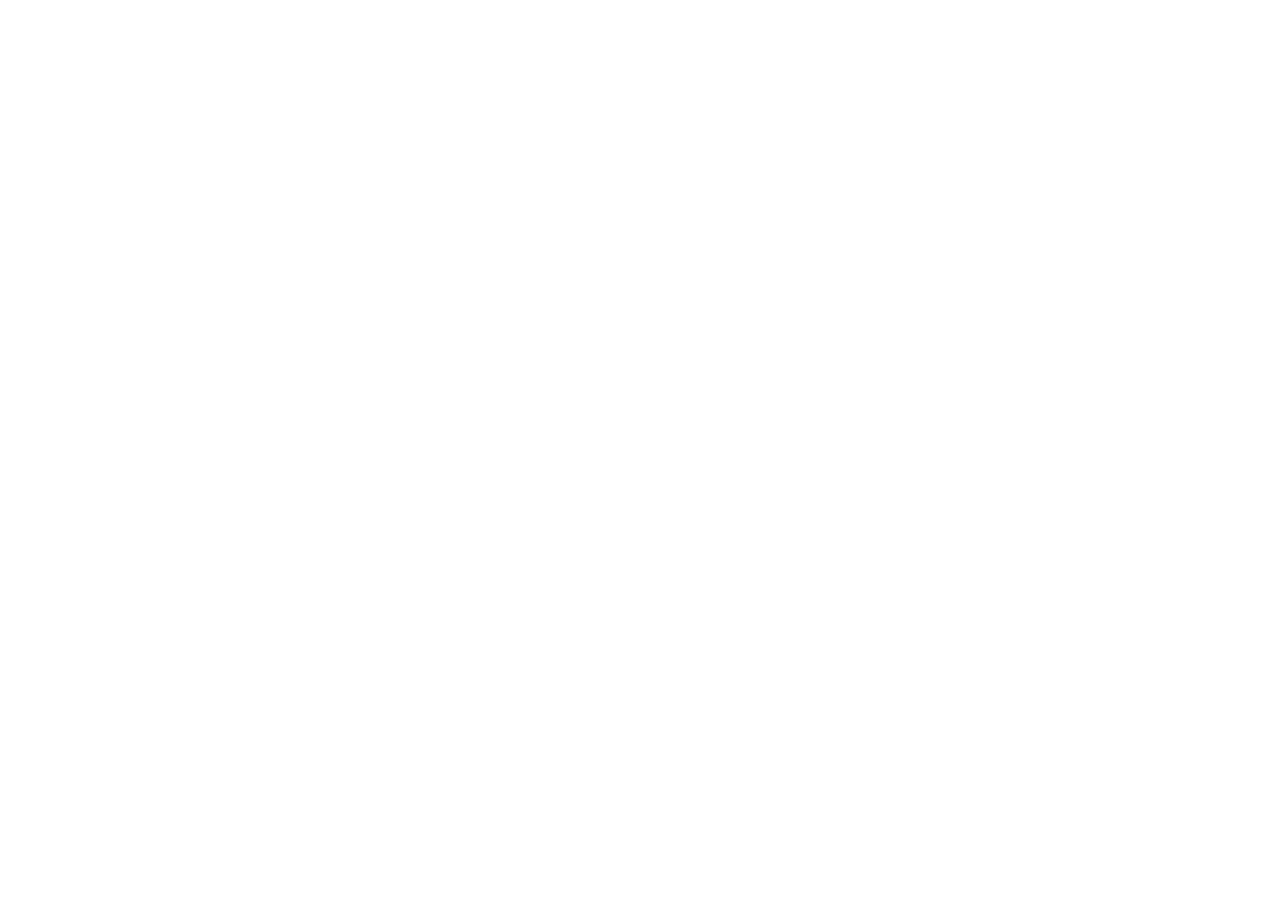
==== index.html @ 6d941e8a "init" ====
<!DOCTYPE html>
<html lang="en">

<head>
    <meta charset="UTF-8">
    <meta http-equiv="X-UA-Compatible" content="IE=edge">
    <meta name="viewport" content="width=device-width, initial-scale=1.0">
    <title>Document</title>
</head>

<body>

</body>

</html>
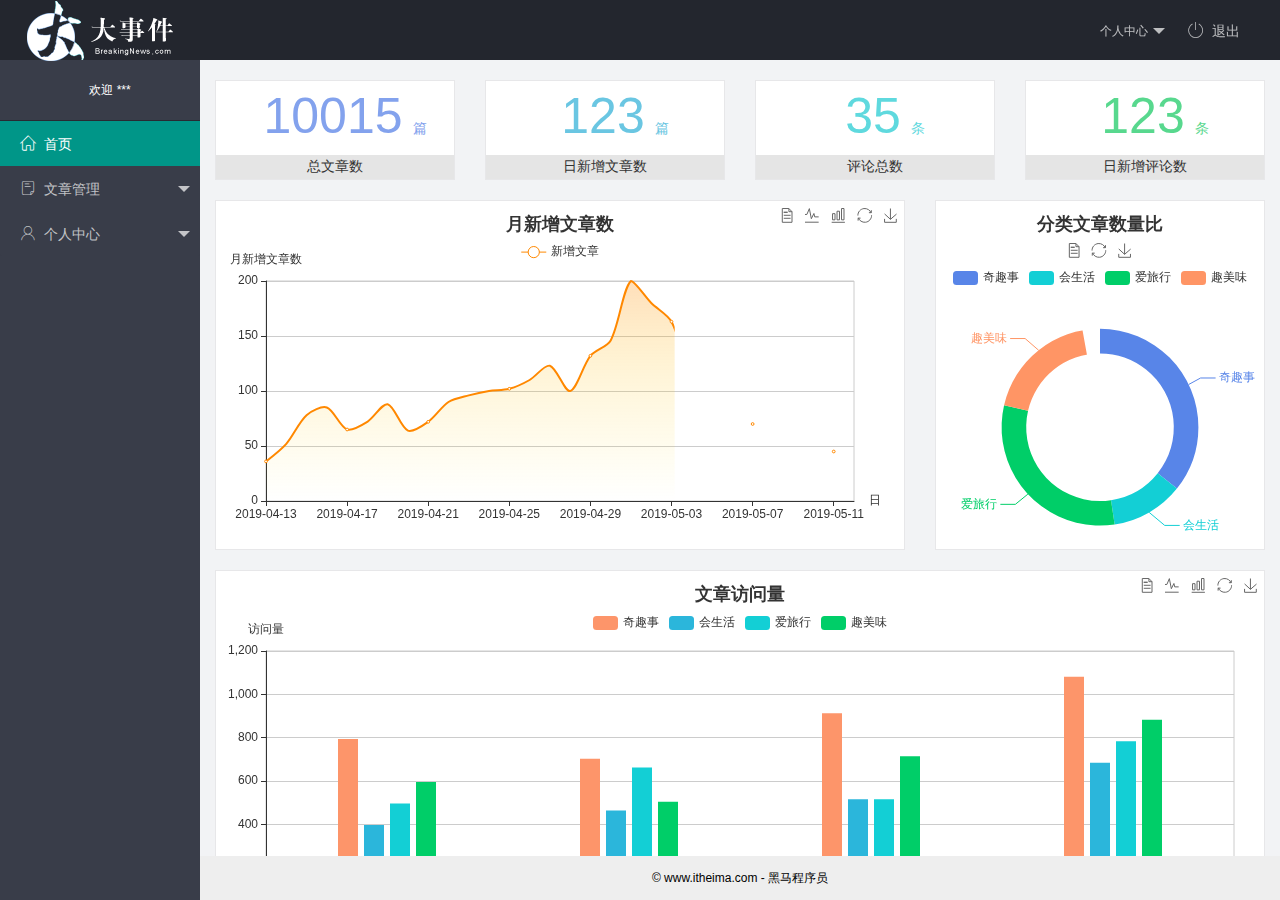
==== commit 90ced4e6: "完成了主页功能" ====
--- a/index.html
+++ b/index.html
@@ -2,14 +2,106 @@
 <html lang="en">
 
 <head>
-    <meta charset="UTF-8">
-    <meta http-equiv="X-UA-Compatible" content="IE=edge">
-    <meta name="viewport" content="width=device-width, initial-scale=1.0">
-    <title>Document</title>
+    <meta charset="UTF-8" />
+    <meta name="viewport" content="width=device-width, initial-scale=1.0" />
+    <title>后台主页</title>
+    <!-- 导入 layui 的样式表 -->
+    <link rel="stylesheet" href="./assets/lib/layui/css/layui.css" />
+    <!-- 导入第三方图标库 -->
+    <link rel="stylesheet" href="./assets/fonts/iconfont.css" />
+    <!-- 导入自己的样式表 -->
+    <link rel="stylesheet" href="./assets/css/index.css" />
 </head>
 
-<body>
+<body class="layui-layout-body">
+    <div class="layui-layout layui-layout-admin">
+        <div class="layui-header">
+            <div class="layui-logo">
+                <img src="./assets/images/logo.png" alt="" />
+            </div>
+            <!-- 头部区域（可配合layui已有的水平导航） -->
+            <ul class="layui-nav layui-layout-right">
+                <li class="layui-nav-item">
+                    <a href="javascript:;" class="userinfo">
+                        <img src="http://t.cn/RCzsdCq" class="layui-nav-img" style="display: none;" />
+                        <span class="text-avatar" style="display: none;">A</span>
+                        个人中心
+                    </a>
+                    <dl class="layui-nav-child">
+                        <dd><a href="">基本资料</a></dd>
+                        <dd><a href="">更换头像</a></dd>
+                        <dd><a href="">重置密码</a></dd>
+                    </dl>
+                </li>
+                <li class="layui-nav-item">
+                    <a href="javascript:;" id="btnLogout"><span class="iconfont icon-tuichu"></span>退出</a>
+                </li>
+            </ul>
+        </div>
 
+        <div class="layui-side layui-bg-black">
+            <div class="layui-side-scroll">
+                <div class="userinfo">
+                    <img src="http://t.cn/RCzsdCq" class="layui-nav-img" style="display: none;" />
+                    <span class="text-avatar" style="display: none;">A</span>
+                    <span id="welcome">欢迎 ***</span>
+                </div>
+                <!-- 左侧导航区域（可配合layui已有的垂直导航） -->
+                <ul class="layui-nav layui-nav-tree" lay-shrink="all">
+                    <li class="layui-nav-item layui-this">
+                        <a href="./home/dashboard.html" target="fm"><span class="iconfont icon-home"></span>首页</a>
+                    </li>
+                    <li class="layui-nav-item">
+                        <a class="" href="javascript:;"><span class="iconfont icon-16"></span>文章管理</a>
+                        <dl class="layui-nav-child">
+                            <dd>
+                                <a href="javascript:;"><i class="layui-icon layui-icon-app"></i>文章类别</a>
+                            </dd>
+                            <dd>
+                                <a href="javascript:;"><i class="layui-icon layui-icon-app"></i>文章列表</a>
+                            </dd>
+                            <dd>
+                                <a href="javascript:;"><i class="layui-icon layui-icon-app"></i>发布文章</a>
+                            </dd>
+                        </dl>
+                    </li>
+                    <li class="layui-nav-item">
+                        <a href="javascript:;"><span class="iconfont icon-user"></span>个人中心</a>
+                        <dl class="layui-nav-child">
+                            <dd>
+                                <a href="javascript:;"><i class="layui-icon layui-icon-app"></i>基本资料</a>
+                            </dd>
+                            <dd>
+                                <a href="javascript:;"><i class="layui-icon layui-icon-app"></i>更换头像</a>
+                            </dd>
+                            <dd>
+                                <a href="javascript:;"><i class="layui-icon layui-icon-app"></i>重置密码</a>
+                            </dd>
+                        </dl>
+                    </li>
+                </ul>
+            </div>
+        </div>
+
+        <div class="layui-body">
+            <!-- 内容主体区域 -->
+            <iframe name="fm" src="./home/dashboard.html" frameborder="0"></iframe>
+        </div>
+
+        <div class="layui-footer">
+            <!-- 底部固定区域 -->
+            © www.itheima.com - 黑马程序员
+        </div>
+    </div>
+    <!-- 导入 layui 的JS文件 -->
+    <script src="./assets/lib/layui/layui.all.js"></script>
+    <!-- 导入JQuery -->
+    <script src="./assets/lib/jquery.js"></script>
+    <!-- 导入自己封装的 baseAPI.js -->
+    <script src="./assets/js/baseAPI.js"></script>
+
+    <!-- 导入自己的javascript脚本 -->
+    <script src="./assets/js/index.js"></script>
 </body>
 
 </html>--- a/assets/lib/layui/css/layui.css
+++ b/assets/lib/layui/css/layui.css
@@ -0,0 +1,2 @@
+/** layui-v2.5.5 MIT License By https://www.layui.com */
+ .layui-inline,img{display:inline-block;vertical-align:middle}h1,h2,h3,h4,h5,h6{font-weight:400}.layui-edge,.layui-header,.layui-inline,.layui-main{position:relative}.layui-body,.layui-edge,.layui-elip{overflow:hidden}.layui-btn,.layui-edge,.layui-inline,img{vertical-align:middle}.layui-btn,.layui-disabled,.layui-icon,.layui-unselect{-moz-user-select:none;-webkit-user-select:none;-ms-user-select:none}.layui-elip,.layui-form-checkbox span,.layui-form-pane .layui-form-label{text-overflow:ellipsis;white-space:nowrap}.layui-breadcrumb,.layui-tree-btnGroup{visibility:hidden}blockquote,body,button,dd,div,dl,dt,form,h1,h2,h3,h4,h5,h6,input,li,ol,p,pre,td,textarea,th,ul{margin:0;padding:0;-webkit-tap-highlight-color:rgba(0,0,0,0)}a:active,a:hover{outline:0}img{border:none}li{list-style:none}table{border-collapse:collapse;border-spacing:0}h4,h5,h6{font-size:100%}button,input,optgroup,option,select,textarea{font-family:inherit;font-size:inherit;font-style:inherit;font-weight:inherit;outline:0}pre{white-space:pre-wrap;white-space:-moz-pre-wrap;white-space:-pre-wrap;white-space:-o-pre-wrap;word-wrap:break-word}body{line-height:24px;font:14px Helvetica Neue,Helvetica,PingFang SC,Tahoma,Arial,sans-serif}hr{height:1px;margin:10px 0;border:0;clear:both}a{color:#333;text-decoration:none}a:hover{color:#777}a cite{font-style:normal;*cursor:pointer}.layui-border-box,.layui-border-box *{box-sizing:border-box}.layui-box,.layui-box *{box-sizing:content-box}.layui-clear{clear:both;*zoom:1}.layui-clear:after{content:'\20';clear:both;*zoom:1;display:block;height:0}.layui-inline{*display:inline;*zoom:1}.layui-edge{display:inline-block;width:0;height:0;border-width:6px;border-style:dashed;border-color:transparent}.layui-edge-top{top:-4px;border-bottom-color:#999;border-bottom-style:solid}.layui-edge-right{border-left-color:#999;border-left-style:solid}.layui-edge-bottom{top:2px;border-top-color:#999;border-top-style:solid}.layui-edge-left{border-right-color:#999;border-right-style:solid}.layui-disabled,.layui-disabled:hover{color:#d2d2d2!important;cursor:not-allowed!important}.layui-circle{border-radius:100%}.layui-show{display:block!important}.layui-hide{display:none!important}@font-face{font-family:layui-icon;src:url(../font/iconfont.eot?v=250);src:url(../font/iconfont.eot?v=250#iefix) format('embedded-opentype'),url(../font/iconfont.woff2?v=250) format('woff2'),url(../font/iconfont.woff?v=250) format('woff'),url(../font/iconfont.ttf?v=250) format('truetype'),url(../font/iconfont.svg?v=250#layui-icon) format('svg')}.layui-icon{font-family:layui-icon!important;font-size:16px;font-style:normal;-webkit-font-smoothing:antialiased;-moz-osx-font-smoothing:grayscale}.layui-icon-reply-fill:before{content:"\e611"}.layui-icon-set-fill:before{content:"\e614"}.layui-icon-menu-fill:before{content:"\e60f"}.layui-icon-search:before{content:"\e615"}.layui-icon-share:before{content:"\e641"}.layui-icon-set-sm:before{content:"\e620"}.layui-icon-engine:before{content:"\e628"}.layui-icon-close:before{content:"\1006"}.layui-icon-close-fill:before{content:"\1007"}.layui-icon-chart-screen:before{content:"\e629"}.layui-icon-star:before{content:"\e600"}.layui-icon-circle-dot:before{content:"\e617"}.layui-icon-chat:before{content:"\e606"}.layui-icon-release:before{content:"\e609"}.layui-icon-list:before{content:"\e60a"}.layui-icon-chart:before{content:"\e62c"}.layui-icon-ok-circle:before{content:"\1005"}.layui-icon-layim-theme:before{content:"\e61b"}.layui-icon-table:before{content:"\e62d"}.layui-icon-right:before{content:"\e602"}.layui-icon-left:before{content:"\e603"}.layui-icon-cart-simple:before{content:"\e698"}.layui-icon-face-cry:before{content:"\e69c"}.layui-icon-face-smile:before{content:"\e6af"}.layui-icon-survey:before{content:"\e6b2"}.layui-icon-tree:before{content:"\e62e"}.layui-icon-upload-circle:before{content:"\e62f"}.layui-icon-add-circle:before{content:"\e61f"}.layui-icon-download-circle:before{content:"\e601"}.layui-icon-templeate-1:before{content:"\e630"}.layui-icon-util:before{content:"\e631"}.layui-icon-face-surprised:before{content:"\e664"}.layui-icon-edit:before{content:"\e642"}.layui-icon-speaker:before{content:"\e645"}.layui-icon-down:before{content:"\e61a"}.layui-icon-file:before{content:"\e621"}.layui-icon-layouts:before{content:"\e632"}.layui-icon-rate-half:before{content:"\e6c9"}.layui-icon-add-circle-fine:before{content:"\e608"}.layui-icon-prev-circle:before{content:"\e633"}.layui-icon-read:before{content:"\e705"}.layui-icon-404:before{content:"\e61c"}.layui-icon-carousel:before{content:"\e634"}.layui-icon-help:before{content:"\e607"}.layui-icon-code-circle:before{content:"\e635"}.layui-icon-water:before{content:"\e636"}.layui-icon-username:before{content:"\e66f"}.layui-icon-find-fill:before{content:"\e670"}.layui-icon-about:before{content:"\e60b"}.layui-icon-location:before{content:"\e715"}.layui-icon-up:before{content:"\e619"}.layui-icon-pause:before{content:"\e651"}.layui-icon-date:before{content:"\e637"}.layui-icon-layim-uploadfile:before{content:"\e61d"}.layui-icon-delete:before{content:"\e640"}.layui-icon-play:before{content:"\e652"}.layui-icon-top:before{content:"\e604"}.layui-icon-friends:before{content:"\e612"}.layui-icon-refresh-3:before{content:"\e9aa"}.layui-icon-ok:before{content:"\e605"}.layui-icon-layer:before{content:"\e638"}.layui-icon-face-smile-fine:before{content:"\e60c"}.layui-icon-dollar:before{content:"\e659"}.layui-icon-group:before{content:"\e613"}.layui-icon-layim-download:before{content:"\e61e"}.layui-icon-picture-fine:before{content:"\e60d"}.layui-icon-link:before{content:"\e64c"}.layui-icon-diamond:before{content:"\e735"}.layui-icon-log:before{content:"\e60e"}.layui-icon-rate-solid:before{content:"\e67a"}.layui-icon-fonts-del:before{content:"\e64f"}.layui-icon-unlink:before{content:"\e64d"}.layui-icon-fonts-clear:before{content:"\e639"}.layui-icon-triangle-r:before{content:"\e623"}.layui-icon-circle:before{content:"\e63f"}.layui-icon-radio:before{content:"\e643"}.layui-icon-align-center:before{content:"\e647"}.layui-icon-align-right:before{content:"\e648"}.layui-icon-align-left:before{content:"\e649"}.layui-icon-loading-1:before{content:"\e63e"}.layui-icon-return:before{content:"\e65c"}.layui-icon-fonts-strong:before{content:"\e62b"}.layui-icon-upload:before{content:"\e67c"}.layui-icon-dialogue:before{content:"\e63a"}.layui-icon-video:before{content:"\e6ed"}.layui-icon-headset:before{content:"\e6fc"}.layui-icon-cellphone-fine:before{content:"\e63b"}.layui-icon-add-1:before{content:"\e654"}.layui-icon-face-smile-b:before{content:"\e650"}.layui-icon-fonts-html:before{content:"\e64b"}.layui-icon-form:before{content:"\e63c"}.layui-icon-cart:before{content:"\e657"}.layui-icon-camera-fill:before{content:"\e65d"}.layui-icon-tabs:before{content:"\e62a"}.layui-icon-fonts-code:before{content:"\e64e"}.layui-icon-fire:before{content:"\e756"}.layui-icon-set:before{content:"\e716"}.layui-icon-fonts-u:before{content:"\e646"}.layui-icon-triangle-d:before{content:"\e625"}.layui-icon-tips:before{content:"\e702"}.layui-icon-picture:before{content:"\e64a"}.layui-icon-more-vertical:before{content:"\e671"}.layui-icon-flag:before{content:"\e66c"}.layui-icon-loading:before{content:"\e63d"}.layui-icon-fonts-i:before{content:"\e644"}.layui-icon-refresh-1:before{content:"\e666"}.layui-icon-rmb:before{content:"\e65e"}.layui-icon-home:before{content:"\e68e"}.layui-icon-user:before{content:"\e770"}.layui-icon-notice:before{content:"\e667"}.layui-icon-login-weibo:before{content:"\e675"}.layui-icon-voice:before{content:"\e688"}.layui-icon-upload-drag:before{content:"\e681"}.layui-icon-login-qq:before{content:"\e676"}.layui-icon-snowflake:before{content:"\e6b1"}.layui-icon-file-b:before{content:"\e655"}.layui-icon-template:before{content:"\e663"}.layui-icon-auz:before{content:"\e672"}.layui-icon-console:before{content:"\e665"}.layui-icon-app:before{content:"\e653"}.layui-icon-prev:before{content:"\e65a"}.layui-icon-website:before{content:"\e7ae"}.layui-icon-next:before{content:"\e65b"}.layui-icon-component:before{content:"\e857"}.layui-icon-more:before{content:"\e65f"}.layui-icon-login-wechat:before{content:"\e677"}.layui-icon-shrink-right:before{content:"\e668"}.layui-icon-spread-left:before{content:"\e66b"}.layui-icon-camera:before{content:"\e660"}.layui-icon-note:before{content:"\e66e"}.layui-icon-refresh:before{content:"\e669"}.layui-icon-female:before{content:"\e661"}.layui-icon-male:before{content:"\e662"}.layui-icon-password:before{content:"\e673"}.layui-icon-senior:before{content:"\e674"}.layui-icon-theme:before{content:"\e66a"}.layui-icon-tread:before{content:"\e6c5"}.layui-icon-praise:before{content:"\e6c6"}.layui-icon-star-fill:before{content:"\e658"}.layui-icon-rate:before{content:"\e67b"}.layui-icon-template-1:before{content:"\e656"}.layui-icon-vercode:before{content:"\e679"}.layui-icon-cellphone:before{content:"\e678"}.layui-icon-screen-full:before{content:"\e622"}.layui-icon-screen-restore:before{content:"\e758"}.layui-icon-cols:before{content:"\e610"}.layui-icon-export:before{content:"\e67d"}.layui-icon-print:before{content:"\e66d"}.layui-icon-slider:before{content:"\e714"}.layui-icon-addition:before{content:"\e624"}.layui-icon-subtraction:before{content:"\e67e"}.layui-icon-service:before{content:"\e626"}.layui-icon-transfer:before{content:"\e691"}.layui-main{width:1140px;margin:0 auto}.layui-header{z-index:1000;height:60px}.layui-header a:hover{transition:all .5s;-webkit-transition:all .5s}.layui-side{position:fixed;left:0;top:0;bottom:0;z-index:999;width:200px;overflow-x:hidden}.layui-side-scroll{position:relative;width:220px;height:100%;overflow-x:hidden}.layui-body{position:absolute;left:200px;right:0;top:0;bottom:0;z-index:998;width:auto;overflow-y:auto;box-sizing:border-box}.layui-layout-body{overflow:hidden}.layui-layout-admin .layui-header{background-color:#23262E}.layui-layout-admin .layui-side{top:60px;width:200px;overflow-x:hidden}.layui-layout-admin .layui-body{position:fixed;top:60px;bottom:44px}.layui-layout-admin .layui-main{width:auto;margin:0 15px}.layui-layout-admin .layui-footer{position:fixed;left:200px;right:0;bottom:0;height:44px;line-height:44px;padding:0 15px;background-color:#eee}.layui-layout-admin .layui-logo{position:absolute;left:0;top:0;width:200px;height:100%;line-height:60px;text-align:center;color:#009688;font-size:16px}.layui-layout-admin .layui-header .layui-nav{background:0 0}.layui-layout-left{position:absolute!important;left:200px;top:0}.layui-layout-right{position:absolute!important;right:0;top:0}.layui-container{position:relative;margin:0 auto;padding:0 15px;box-sizing:border-box}.layui-fluid{position:relative;margin:0 auto;padding:0 15px}.layui-row:after,.layui-row:before{content:'';display:block;clear:both}.layui-col-lg1,.layui-col-lg10,.layui-col-lg11,.layui-col-lg12,.layui-col-lg2,.layui-col-lg3,.layui-col-lg4,.layui-col-lg5,.layui-col-lg6,.layui-col-lg7,.layui-col-lg8,.layui-col-lg9,.layui-col-md1,.layui-col-md10,.layui-col-md11,.layui-col-md12,.layui-col-md2,.layui-col-md3,.layui-col-md4,.layui-col-md5,.layui-col-md6,.layui-col-md7,.layui-col-md8,.layui-col-md9,.layui-col-sm1,.layui-col-sm10,.layui-col-sm11,.layui-col-sm12,.layui-col-sm2,.layui-col-sm3,.layui-col-sm4,.layui-col-sm5,.layui-col-sm6,.layui-col-sm7,.layui-col-sm8,.layui-col-sm9,.layui-col-xs1,.layui-col-xs10,.layui-col-xs11,.layui-col-xs12,.layui-col-xs2,.layui-col-xs3,.layui-col-xs4,.layui-col-xs5,.layui-col-xs6,.layui-col-xs7,.layui-col-xs8,.layui-col-xs9{position:relative;display:block;box-sizing:border-box}.layui-col-xs1,.layui-col-xs10,.layui-col-xs11,.layui-col-xs12,.layui-col-xs2,.layui-col-xs3,.layui-col-xs4,.layui-col-xs5,.layui-col-xs6,.layui-col-xs7,.layui-col-xs8,.layui-col-xs9{float:left}.layui-col-xs1{width:8.33333333%}.layui-col-xs2{width:16.66666667%}.layui-col-xs3{width:25%}.layui-col-xs4{width:33.33333333%}.layui-col-xs5{width:41.66666667%}.layui-col-xs6{width:50%}.layui-col-xs7{width:58.33333333%}.layui-col-xs8{width:66.66666667%}.layui-col-xs9{width:75%}.layui-col-xs10{width:83.33333333%}.layui-col-xs11{width:91.66666667%}.layui-col-xs12{width:100%}.layui-col-xs-offset1{margin-left:8.33333333%}.layui-col-xs-offset2{margin-left:16.66666667%}.layui-col-xs-offset3{margin-left:25%}.layui-col-xs-offset4{margin-left:33.33333333%}.layui-col-xs-offset5{margin-left:41.66666667%}.layui-col-xs-offset6{margin-left:50%}.layui-col-xs-offset7{margin-left:58.33333333%}.layui-col-xs-offset8{margin-left:66.66666667%}.layui-col-xs-offset9{margin-left:75%}.layui-col-xs-offset10{margin-left:83.33333333%}.layui-col-xs-offset11{margin-left:91.66666667%}.layui-col-xs-offset12{margin-left:100%}@media screen and (max-width:768px){.layui-hide-xs{display:none!important}.layui-show-xs-block{display:block!important}.layui-show-xs-inline{display:inline!important}.layui-show-xs-inline-block{display:inline-block!important}}@media screen and (min-width:768px){.layui-container{width:750px}.layui-hide-sm{display:none!important}.layui-show-sm-block{display:block!important}.layui-show-sm-inline{display:inline!important}.layui-show-sm-inline-block{display:inline-block!important}.layui-col-sm1,.layui-col-sm10,.layui-col-sm11,.layui-col-sm12,.layui-col-sm2,.layui-col-sm3,.layui-col-sm4,.layui-col-sm5,.layui-col-sm6,.layui-col-sm7,.layui-col-sm8,.layui-col-sm9{float:left}.layui-col-sm1{width:8.33333333%}.layui-col-sm2{width:16.66666667%}.layui-col-sm3{width:25%}.layui-col-sm4{width:33.33333333%}.layui-col-sm5{width:41.66666667%}.layui-col-sm6{width:50%}.layui-col-sm7{width:58.33333333%}.layui-col-sm8{width:66.66666667%}.layui-col-sm9{width:75%}.layui-col-sm10{width:83.33333333%}.layui-col-sm11{width:91.66666667%}.layui-col-sm12{width:100%}.layui-col-sm-offset1{margin-left:8.33333333%}.layui-col-sm-offset2{margin-left:16.66666667%}.layui-col-sm-offset3{margin-left:25%}.layui-col-sm-offset4{margin-left:33.33333333%}.layui-col-sm-offset5{margin-left:41.66666667%}.layui-col-sm-offset6{margin-left:50%}.layui-col-sm-offset7{margin-left:58.33333333%}.layui-col-sm-offset8{margin-left:66.66666667%}.layui-col-sm-offset9{margin-left:75%}.layui-col-sm-offset10{margin-left:83.33333333%}.layui-col-sm-offset11{margin-left:91.66666667%}.layui-col-sm-offset12{margin-left:100%}}@media screen and (min-width:992px){.layui-container{width:970px}.layui-hide-md{display:none!important}.layui-show-md-block{display:block!important}.layui-show-md-inline{display:inline!important}.layui-show-md-inline-block{display:inline-block!important}.layui-col-md1,.layui-col-md10,.layui-col-md11,.layui-col-md12,.layui-col-md2,.layui-col-md3,.layui-col-md4,.layui-col-md5,.layui-col-md6,.layui-col-md7,.layui-col-md8,.layui-col-md9{float:left}.layui-col-md1{width:8.33333333%}.layui-col-md2{width:16.66666667%}.layui-col-md3{width:25%}.layui-col-md4{width:33.33333333%}.layui-col-md5{width:41.66666667%}.layui-col-md6{width:50%}.layui-col-md7{width:58.33333333%}.layui-col-md8{width:66.66666667%}.layui-col-md9{width:75%}.layui-col-md10{width:83.33333333%}.layui-col-md11{width:91.66666667%}.layui-col-md12{width:100%}.layui-col-md-offset1{margin-left:8.33333333%}.layui-col-md-offset2{margin-left:16.66666667%}.layui-col-md-offset3{margin-left:25%}.layui-col-md-offset4{margin-left:33.33333333%}.layui-col-md-offset5{margin-left:41.66666667%}.layui-col-md-offset6{margin-left:50%}.layui-col-md-offset7{margin-left:58.33333333%}.layui-col-md-offset8{margin-left:66.66666667%}.layui-col-md-offset9{margin-left:75%}.layui-col-md-offset10{margin-left:83.33333333%}.layui-col-md-offset11{margin-left:91.66666667%}.layui-col-md-offset12{margin-left:100%}}@media screen and (min-width:1200px){.layui-container{width:1170px}.layui-hide-lg{display:none!important}.layui-show-lg-block{display:block!important}.layui-show-lg-inline{display:inline!important}.layui-show-lg-inline-block{display:inline-block!important}.layui-col-lg1,.layui-col-lg10,.layui-col-lg11,.layui-col-lg12,.layui-col-lg2,.layui-col-lg3,.layui-col-lg4,.layui-col-lg5,.layui-col-lg6,.layui-col-lg7,.layui-col-lg8,.layui-col-lg9{float:left}.layui-col-lg1{width:8.33333333%}.layui-col-lg2{width:16.66666667%}.layui-col-lg3{width:25%}.layui-col-lg4{width:33.33333333%}.layui-col-lg5{width:41.66666667%}.layui-col-lg6{width:50%}.layui-col-lg7{width:58.33333333%}.layui-col-lg8{width:66.66666667%}.layui-col-lg9{width:75%}.layui-col-lg10{width:83.33333333%}.layui-col-lg11{width:91.66666667%}.layui-col-lg12{width:100%}.layui-col-lg-offset1{margin-left:8.33333333%}.layui-col-lg-offset2{margin-left:16.66666667%}.layui-col-lg-offset3{margin-left:25%}.layui-col-lg-offset4{margin-left:33.33333333%}.layui-col-lg-offset5{margin-left:41.66666667%}.layui-col-lg-offset6{margin-left:50%}.layui-col-lg-offset7{margin-left:58.33333333%}.layui-col-lg-offset8{margin-left:66.66666667%}.layui-col-lg-offset9{margin-left:75%}.layui-col-lg-offset10{margin-left:83.33333333%}.layui-col-lg-offset11{margin-left:91.66666667%}.layui-col-lg-offset12{margin-left:100%}}.layui-col-space1{margin:-.5px}.layui-col-space1>*{padding:.5px}.layui-col-space3{margin:-1.5px}.layui-col-space3>*{padding:1.5px}.layui-col-space5{margin:-2.5px}.layui-col-space5>*{padding:2.5px}.layui-col-space8{margin:-3.5px}.layui-col-space8>*{padding:3.5px}.layui-col-space10{margin:-5px}.layui-col-space10>*{padding:5px}.layui-col-space12{margin:-6px}.layui-col-space12>*{padding:6px}.layui-col-space15{margin:-7.5px}.layui-col-space15>*{padding:7.5px}.layui-col-space18{margin:-9px}.layui-col-space18>*{padding:9px}.layui-col-space20{margin:-10px}.layui-col-space20>*{padding:10px}.layui-col-space22{margin:-11px}.layui-col-space22>*{padding:11px}.layui-col-space25{margin:-12.5px}.layui-col-space25>*{padding:12.5px}.layui-col-space30{margin:-15px}.layui-col-space30>*{padding:15px}.layui-btn,.layui-input,.layui-select,.layui-textarea,.layui-upload-button{outline:0;-webkit-appearance:none;transition:all .3s;-webkit-transition:all .3s;box-sizing:border-box}.layui-elem-quote{margin-bottom:10px;padding:15px;line-height:22px;border-left:5px solid #009688;border-radius:0 2px 2px 0;background-color:#f2f2f2}.layui-quote-nm{border-style:solid;border-width:1px 1px 1px 5px;background:0 0}.layui-elem-field{margin-bottom:10px;padding:0;border-width:1px;border-style:solid}.layui-elem-field legend{margin-left:20px;padding:0 10px;font-size:20px;font-weight:300}.layui-field-title{margin:10px 0 20px;border-width:1px 0 0}.layui-field-box{padding:10px 15px}.layui-field-title .layui-field-box{padding:10px 0}.layui-progress{position:relative;height:6px;border-radius:20px;background-color:#e2e2e2}.layui-progress-bar{position:absolute;left:0;top:0;width:0;max-width:100%;height:6px;border-radius:20px;text-align:right;background-color:#5FB878;transition:all .3s;-webkit-transition:all .3s}.layui-progress-big,.layui-progress-big .layui-progress-bar{height:18px;line-height:18px}.layui-progress-text{position:relative;top:-20px;line-height:18px;font-size:12px;color:#666}.layui-progress-big .layui-progress-text{position:static;padding:0 10px;color:#fff}.layui-collapse{border-width:1px;border-style:solid;border-radius:2px}.layui-colla-content,.layui-colla-item{border-top-width:1px;border-top-style:solid}.layui-colla-item:first-child{border-top:none}.layui-colla-title{position:relative;height:42px;line-height:42px;padding:0 15px 0 35px;color:#333;background-color:#f2f2f2;cursor:pointer;font-size:14px;overflow:hidden}.layui-colla-content{display:none;padding:10px 15px;line-height:22px;color:#666}.layui-colla-icon{position:absolute;left:15px;top:0;font-size:14px}.layui-card{margin-bottom:15px;border-radius:2px;background-color:#fff;box-shadow:0 1px 2px 0 rgba(0,0,0,.05)}.layui-card:last-child{margin-bottom:0}.layui-card-header{position:relative;height:42px;line-height:42px;padding:0 15px;border-bottom:1px solid #f6f6f6;color:#333;border-radius:2px 2px 0 0;font-size:14px}.layui-bg-black,.layui-bg-blue,.layui-bg-cyan,.layui-bg-green,.layui-bg-orange,.layui-bg-red{color:#fff!important}.layui-card-body{position:relative;padding:10px 15px;line-height:24px}.layui-card-body[pad15]{padding:15px}.layui-card-body[pad20]{padding:20px}.layui-card-body .layui-table{margin:5px 0}.layui-card .layui-tab{margin:0}.layui-panel-window{position:relative;padding:15px;border-radius:0;border-top:5px solid #E6E6E6;background-color:#fff}.layui-auxiliar-moving{position:fixed;left:0;right:0;top:0;bottom:0;width:100%;height:100%;background:0 0;z-index:9999999999}.layui-form-label,.layui-form-mid,.layui-form-select,.layui-input-block,.layui-input-inline,.layui-textarea{position:relative}.layui-bg-red{background-color:#FF5722!important}.layui-bg-orange{background-color:#FFB800!important}.layui-bg-green{background-color:#009688!important}.layui-bg-cyan{background-color:#2F4056!important}.layui-bg-blue{background-color:#1E9FFF!important}.layui-bg-black{background-color:#393D49!important}.layui-bg-gray{background-color:#eee!important;color:#666!important}.layui-badge-rim,.layui-colla-content,.layui-colla-item,.layui-collapse,.layui-elem-field,.layui-form-pane .layui-form-item[pane],.layui-form-pane .layui-form-label,.layui-input,.layui-layedit,.layui-layedit-tool,.layui-quote-nm,.layui-select,.layui-tab-bar,.layui-tab-card,.layui-tab-title,.layui-tab-title .layui-this:after,.layui-textarea{border-color:#e6e6e6}.layui-timeline-item:before,hr{background-color:#e6e6e6}.layui-text{line-height:22px;font-size:14px;color:#666}.layui-text h1,.layui-text h2,.layui-text h3{font-weight:500;color:#333}.layui-text h1{font-size:30px}.layui-text h2{font-size:24px}.layui-text h3{font-size:18px}.layui-text a:not(.layui-btn){color:#01AAED}.layui-text a:not(.layui-btn):hover{text-decoration:underline}.layui-text ul{padding:5px 0 5px 15px}.layui-text ul li{margin-top:5px;list-style-type:disc}.layui-text em,.layui-word-aux{color:#999!important;padding:0 5px!important}.layui-btn{display:inline-block;height:38px;line-height:38px;padding:0 18px;background-color:#009688;color:#fff;white-space:nowrap;text-align:center;font-size:14px;border:none;border-radius:2px;cursor:pointer}.layui-btn:hover{opacity:.8;filter:alpha(opacity=80);color:#fff}.layui-btn:active{opacity:1;filter:alpha(opacity=100)}.layui-btn+.layui-btn{margin-left:10px}.layui-btn-container{font-size:0}.layui-btn-container .layui-btn{margin-right:10px;margin-bottom:10px}.layui-btn-container .layui-btn+.layui-btn{margin-left:0}.layui-table .layui-btn-container .layui-btn{margin-bottom:9px}.layui-btn-radius{border-radius:100px}.layui-btn .layui-icon{margin-right:3px;font-size:18px;vertical-align:bottom;vertical-align:middle\9}.layui-btn-primary{border:1px solid #C9C9C9;background-color:#fff;color:#555}.layui-btn-primary:hover{border-color:#009688;color:#333}.layui-btn-normal{background-color:#1E9FFF}.layui-btn-warm{background-color:#FFB800}.layui-btn-danger{background-color:#FF5722}.layui-btn-checked{background-color:#5FB878}.layui-btn-disabled,.layui-btn-disabled:active,.layui-btn-disabled:hover{border:1px solid #e6e6e6;background-color:#FBFBFB;color:#C9C9C9;cursor:not-allowed;opacity:1}.layui-btn-lg{height:44px;line-height:44px;padding:0 25px;font-size:16px}.layui-btn-sm{height:30px;line-height:30px;padding:0 10px;font-size:12px}.layui-btn-sm i{font-size:16px!important}.layui-btn-xs{height:22px;line-height:22px;padding:0 5px;font-size:12px}.layui-btn-xs i{font-size:14px!important}.layui-btn-group{display:inline-block;vertical-align:middle;font-size:0}.layui-btn-group .layui-btn{margin-left:0!important;margin-right:0!important;border-left:1px solid rgba(255,255,255,.5);border-radius:0}.layui-btn-group .layui-btn-primary{border-left:none}.layui-btn-group .layui-btn-primary:hover{border-color:#C9C9C9;color:#009688}.layui-btn-group .layui-btn:first-child{border-left:none;border-radius:2px 0 0 2px}.layui-btn-group .layui-btn-primary:first-child{border-left:1px solid #c9c9c9}.layui-btn-group .layui-btn:last-child{border-radius:0 2px 2px 0}.layui-btn-group .layui-btn+.layui-btn{margin-left:0}.layui-btn-group+.layui-btn-group{margin-left:10px}.layui-btn-fluid{width:100%}.layui-input,.layui-select,.layui-textarea{height:38px;line-height:1.3;line-height:38px\9;border-width:1px;border-style:solid;background-color:#fff;border-radius:2px}.layui-input::-webkit-input-placeholder,.layui-select::-webkit-input-placeholder,.layui-textarea::-webkit-input-placeholder{line-height:1.3}.layui-input,.layui-textarea{display:block;width:100%;padding-left:10px}.layui-input:hover,.layui-textarea:hover{border-color:#D2D2D2!important}.layui-input:focus,.layui-textarea:focus{border-color:#C9C9C9!important}.layui-textarea{min-height:100px;height:auto;line-height:20px;padding:6px 10px;resize:vertical}.layui-select{padding:0 10px}.layui-form input[type=checkbox],.layui-form input[type=radio],.layui-form select{display:none}.layui-form [lay-ignore]{display:initial}.layui-form-item{margin-bottom:15px;clear:both;*zoom:1}.layui-form-item:after{content:'\20';clear:both;*zoom:1;display:block;height:0}.layui-form-label{float:left;display:block;padding:9px 15px;width:80px;font-weight:400;line-height:20px;text-align:right}.layui-form-label-col{display:block;float:none;padding:9px 0;line-height:20px;text-align:left}.layui-form-item .layui-inline{margin-bottom:5px;margin-right:10px}.layui-input-block{margin-left:110px;min-height:36px}.layui-input-inline{display:inline-block;vertical-align:middle}.layui-form-item .layui-input-inline{float:left;width:190px;margin-right:10px}.layui-form-text .layui-input-inline{width:auto}.layui-form-mid{float:left;display:block;padding:9px 0!important;line-height:20px;margin-right:10px}.layui-form-danger+.layui-form-select .layui-input,.layui-form-danger:focus{border-color:#FF5722!important}.layui-form-select .layui-input{padding-right:30px;cursor:pointer}.layui-form-select .layui-edge{position:absolute;right:10px;top:50%;margin-top:-3px;cursor:pointer;border-width:6px;border-top-color:#c2c2c2;border-top-style:solid;transition:all .3s;-webkit-transition:all .3s}.layui-form-select dl{display:none;position:absolute;left:0;top:42px;padding:5px 0;z-index:899;min-width:100%;border:1px solid #d2d2d2;max-height:300px;overflow-y:auto;background-color:#fff;border-radius:2px;box-shadow:0 2px 4px rgba(0,0,0,.12);box-sizing:border-box}.layui-form-select dl dd,.layui-form-select dl dt{padding:0 10px;line-height:36px;white-space:nowrap;overflow:hidden;text-overflow:ellipsis}.layui-form-select dl dt{font-size:12px;color:#999}.layui-form-select dl dd{cursor:pointer}.layui-form-select dl dd:hover{background-color:#f2f2f2;-webkit-transition:.5s all;transition:.5s all}.layui-form-select .layui-select-group dd{padding-left:20px}.layui-form-select dl dd.layui-select-tips{padding-left:10px!important;color:#999}.layui-form-select dl dd.layui-this{background-color:#5FB878;color:#fff}.layui-form-checkbox,.layui-form-select dl dd.layui-disabled{background-color:#fff}.layui-form-selected dl{display:block}.layui-form-checkbox,.layui-form-checkbox *,.layui-form-switch{display:inline-block;vertical-align:middle}.layui-form-selected .layui-edge{margin-top:-9px;-webkit-transform:rotate(180deg);transform:rotate(180deg);margin-top:-3px\9}:root .layui-form-selected .layui-edge{margin-top:-9px\0/IE9}.layui-form-selectup dl{top:auto;bottom:42px}.layui-select-none{margin:5px 0;text-align:center;color:#999}.layui-select-disabled .layui-disabled{border-color:#eee!important}.layui-select-disabled .layui-edge{border-top-color:#d2d2d2}.layui-form-checkbox{position:relative;height:30px;line-height:30px;margin-right:10px;padding-right:30px;cursor:pointer;font-size:0;-webkit-transition:.1s linear;transition:.1s linear;box-sizing:border-box}.layui-form-checkbox span{padding:0 10px;height:100%;font-size:14px;border-radius:2px 0 0 2px;background-color:#d2d2d2;color:#fff;overflow:hidden}.layui-form-checkbox:hover span{background-color:#c2c2c2}.layui-form-checkbox i{position:absolute;right:0;top:0;width:30px;height:28px;border:1px solid #d2d2d2;border-left:none;border-radius:0 2px 2px 0;color:#fff;font-size:20px;text-align:center}.layui-form-checkbox:hover i{border-color:#c2c2c2;color:#c2c2c2}.layui-form-checked,.layui-form-checked:hover{border-color:#5FB878}.layui-form-checked span,.layui-form-checked:hover span{background-color:#5FB878}.layui-form-checked i,.layui-form-checked:hover i{color:#5FB878}.layui-form-item .layui-form-checkbox{margin-top:4px}.layui-form-checkbox[lay-skin=primary]{height:auto!important;line-height:normal!important;min-width:18px;min-height:18px;border:none!important;margin-right:0;padding-left:28px;padding-right:0;background:0 0}.layui-form-checkbox[lay-skin=primary] span{padding-left:0;padding-right:15px;line-height:18px;background:0 0;color:#666}.layui-form-checkbox[lay-skin=primary] i{right:auto;left:0;width:16px;height:16px;line-height:16px;border:1px solid #d2d2d2;font-size:12px;border-radius:2px;background-color:#fff;-webkit-transition:.1s linear;transition:.1s linear}.layui-form-checkbox[lay-skin=primary]:hover i{border-color:#5FB878;color:#fff}.layui-form-checked[lay-skin=primary] i{border-color:#5FB878!important;background-color:#5FB878;color:#fff}.layui-checkbox-disbaled[lay-skin=primary] span{background:0 0!important;color:#c2c2c2}.layui-checkbox-disbaled[lay-skin=primary]:hover i{border-color:#d2d2d2}.layui-form-item .layui-form-checkbox[lay-skin=primary]{margin-top:10px}.layui-form-switch{position:relative;height:22px;line-height:22px;min-width:35px;padding:0 5px;margin-top:8px;border:1px solid #d2d2d2;border-radius:20px;cursor:pointer;background-color:#fff;-webkit-transition:.1s linear;transition:.1s linear}.layui-form-switch i{position:absolute;left:5px;top:3px;width:16px;height:16px;border-radius:20px;background-color:#d2d2d2;-webkit-transition:.1s linear;transition:.1s linear}.layui-form-switch em{position:relative;top:0;width:25px;margin-left:21px;padding:0!important;text-align:center!important;color:#999!important;font-style:normal!important;font-size:12px}.layui-form-onswitch{border-color:#5FB878;background-color:#5FB878}.layui-checkbox-disbaled,.layui-checkbox-disbaled i{border-color:#e2e2e2!important}.layui-form-onswitch i{left:100%;margin-left:-21px;background-color:#fff}.layui-form-onswitch em{margin-left:5px;margin-right:21px;color:#fff!important}.layui-checkbox-disbaled span{background-color:#e2e2e2!important}.layui-checkbox-disbaled:hover i{color:#fff!important}[lay-radio]{display:none}.layui-form-radio,.layui-form-radio *{display:inline-block;vertical-align:middle}.layui-form-radio{line-height:28px;margin:6px 10px 0 0;padding-right:10px;cursor:pointer;font-size:0}.layui-form-radio *{font-size:14px}.layui-form-radio>i{margin-right:8px;font-size:22px;color:#c2c2c2}.layui-form-radio>i:hover,.layui-form-radioed>i{color:#5FB878}.layui-radio-disbaled>i{color:#e2e2e2!important}.layui-form-pane .layui-form-label{width:110px;padding:8px 15px;height:38px;line-height:20px;border-width:1px;border-style:solid;border-radius:2px 0 0 2px;text-align:center;background-color:#FBFBFB;overflow:hidden;box-sizing:border-box}.layui-form-pane .layui-input-inline{margin-left:-1px}.layui-form-pane .layui-input-block{margin-left:110px;left:-1px}.layui-form-pane .layui-input{border-radius:0 2px 2px 0}.layui-form-pane .layui-form-text .layui-form-label{float:none;width:100%;border-radius:2px;box-sizing:border-box;text-align:left}.layui-form-pane .layui-form-text .layui-input-inline{display:block;margin:0;top:-1px;clear:both}.layui-form-pane .layui-form-text .layui-input-block{margin:0;left:0;top:-1px}.layui-form-pane .layui-form-text .layui-textarea{min-height:100px;border-radius:0 0 2px 2px}.layui-form-pane .layui-form-checkbox{margin:4px 0 4px 10px}.layui-form-pane .layui-form-radio,.layui-form-pane .layui-form-switch{margin-top:6px;margin-left:10px}.layui-form-pane .layui-form-item[pane]{position:relative;border-width:1px;border-style:solid}.layui-form-pane .layui-form-item[pane] .layui-form-label{position:absolute;left:0;top:0;height:100%;border-width:0 1px 0 0}.layui-form-pane .layui-form-item[pane] .layui-input-inline{margin-left:110px}@media screen and (max-width:450px){.layui-form-item .layui-form-label{text-overflow:ellipsis;overflow:hidden;white-space:nowrap}.layui-form-item .layui-inline{display:block;margin-right:0;margin-bottom:20px;clear:both}.layui-form-item .layui-inline:after{content:'\20';clear:both;display:block;height:0}.layui-form-item .layui-input-inline{display:block;float:none;left:-3px;width:auto;margin:0 0 10px 112px}.layui-form-item .layui-input-inline+.layui-form-mid{margin-left:110px;top:-5px;padding:0}.layui-form-item .layui-form-checkbox{margin-right:5px;margin-bottom:5px}}.layui-layedit{border-width:1px;border-style:solid;border-radius:2px}.layui-layedit-tool{padding:3px 5px;border-bottom-width:1px;border-bottom-style:solid;font-size:0}.layedit-tool-fixed{position:fixed;top:0;border-top:1px solid #e2e2e2}.layui-layedit-tool .layedit-tool-mid,.layui-layedit-tool .layui-icon{display:inline-block;vertical-align:middle;text-align:center;font-size:14px}.layui-layedit-tool .layui-icon{position:relative;width:32px;height:30px;line-height:30px;margin:3px 5px;color:#777;cursor:pointer;border-radius:2px}.layui-layedit-tool .layui-icon:hover{color:#393D49}.layui-layedit-tool .layui-icon:active{color:#000}.layui-layedit-tool .layedit-tool-active{background-color:#e2e2e2;color:#000}.layui-layedit-tool .layui-disabled,.layui-layedit-tool .layui-disabled:hover{color:#d2d2d2;cursor:not-allowed}.layui-layedit-tool .layedit-tool-mid{width:1px;height:18px;margin:0 10px;background-color:#d2d2d2}.layedit-tool-html{width:50px!important;font-size:30px!important}.layedit-tool-b,.layedit-tool-code,.layedit-tool-help{font-size:16px!important}.layedit-tool-d,.layedit-tool-face,.layedit-tool-image,.layedit-tool-unlink{font-size:18px!important}.layedit-tool-image input{position:absolute;font-size:0;left:0;top:0;width:100%;height:100%;opacity:.01;filter:Alpha(opacity=1);cursor:pointer}.layui-layedit-iframe iframe{display:block;width:100%}#LAY_layedit_code{overflow:hidden}.layui-laypage{display:inline-block;*display:inline;*zoom:1;vertical-align:middle;margin:10px 0;font-size:0}.layui-laypage>a:first-child,.layui-laypage>a:first-child em{border-radius:2px 0 0 2px}.layui-laypage>a:last-child,.layui-laypage>a:last-child em{border-radius:0 2px 2px 0}.layui-laypage>:first-child{margin-left:0!important}.layui-laypage>:last-child{margin-right:0!important}.layui-laypage a,.layui-laypage button,.layui-laypage input,.layui-laypage select,.layui-laypage span{border:1px solid #e2e2e2}.layui-laypage a,.layui-laypage span{display:inline-block;*display:inline;*zoom:1;vertical-align:middle;padding:0 15px;height:28px;line-height:28px;margin:0 -1px 5px 0;background-color:#fff;color:#333;font-size:12px}.layui-flow-more a *,.layui-laypage input,.layui-table-view select[lay-ignore]{display:inline-block}.layui-laypage a:hover{color:#009688}.layui-laypage em{font-style:normal}.layui-laypage .layui-laypage-spr{color:#999;font-weight:700}.layui-laypage a{text-decoration:none}.layui-laypage .layui-laypage-curr{position:relative}.layui-laypage .layui-laypage-curr em{position:relative;color:#fff}.layui-laypage .layui-laypage-curr .layui-laypage-em{position:absolute;left:-1px;top:-1px;padding:1px;width:100%;height:100%;background-color:#009688}.layui-laypage-em{border-radius:2px}.layui-laypage-next em,.layui-laypage-prev em{font-family:Sim sun;font-size:16px}.layui-laypage .layui-laypage-count,.layui-laypage .layui-laypage-limits,.layui-laypage .layui-laypage-refresh,.layui-laypage .layui-laypage-skip{margin-left:10px;margin-right:10px;padding:0;border:none}.layui-laypage .layui-laypage-limits,.layui-laypage .layui-laypage-refresh{vertical-align:top}.layui-laypage .layui-laypage-refresh i{font-size:18px;cursor:pointer}.layui-laypage select{height:22px;padding:3px;border-radius:2px;cursor:pointer}.layui-laypage .layui-laypage-skip{height:30px;line-height:30px;color:#999}.layui-laypage button,.layui-laypage input{height:30px;line-height:30px;border-radius:2px;vertical-align:top;background-color:#fff;box-sizing:border-box}.layui-laypage input{width:40px;margin:0 10px;padding:0 3px;text-align:center}.layui-laypage input:focus,.layui-laypage select:focus{border-color:#009688!important}.layui-laypage button{margin-left:10px;padding:0 10px;cursor:pointer}.layui-table,.layui-table-view{margin:10px 0}.layui-flow-more{margin:10px 0;text-align:center;color:#999;font-size:14px}.layui-flow-more a{height:32px;line-height:32px}.layui-flow-more a *{vertical-align:top}.layui-flow-more a cite{padding:0 20px;border-radius:3px;background-color:#eee;color:#333;font-style:normal}.layui-flow-more a cite:hover{opacity:.8}.layui-flow-more a i{font-size:30px;color:#737383}.layui-table{width:100%;background-color:#fff;color:#666}.layui-table tr{transition:all .3s;-webkit-transition:all .3s}.layui-table th{text-align:left;font-weight:400}.layui-table tbody tr:hover,.layui-table thead tr,.layui-table-click,.layui-table-header,.layui-table-hover,.layui-table-mend,.layui-table-patch,.layui-table-tool,.layui-table-total,.layui-table-total tr,.layui-table[lay-even] tr:nth-child(even){background-color:#f2f2f2}.layui-table td,.layui-table th,.layui-table-col-set,.layui-table-fixed-r,.layui-table-grid-down,.layui-table-header,.layui-table-page,.layui-table-tips-main,.layui-table-tool,.layui-table-total,.layui-table-view,.layui-table[lay-skin=line],.layui-table[lay-skin=row]{border-width:1px;border-style:solid;border-color:#e6e6e6}.layui-table td,.layui-table th{position:relative;padding:9px 15px;min-height:20px;line-height:20px;font-size:14px}.layui-table[lay-skin=line] td,.layui-table[lay-skin=line] th{border-width:0 0 1px}.layui-table[lay-skin=row] td,.layui-table[lay-skin=row] th{border-width:0 1px 0 0}.layui-table[lay-skin=nob] td,.layui-table[lay-skin=nob] th{border:none}.layui-table img{max-width:100px}.layui-table[lay-size=lg] td,.layui-table[lay-size=lg] th{padding:15px 30px}.layui-table-view .layui-table[lay-size=lg] .layui-table-cell{height:40px;line-height:40px}.layui-table[lay-size=sm] td,.layui-table[lay-size=sm] th{font-size:12px;padding:5px 10px}.layui-table-view .layui-table[lay-size=sm] .layui-table-cell{height:20px;line-height:20px}.layui-table[lay-data]{display:none}.layui-table-box{position:relative;overflow:hidden}.layui-table-view .layui-table{position:relative;width:auto;margin:0}.layui-table-view .layui-table[lay-skin=line]{border-width:0 1px 0 0}.layui-table-view .layui-table[lay-skin=row]{border-width:0 0 1px}.layui-table-view .layui-table td,.layui-table-view .layui-table th{padding:5px 0;border-top:none;border-left:none}.layui-table-view .layui-table th.layui-unselect .layui-table-cell span{cursor:pointer}.layui-table-view .layui-table td{cursor:default}.layui-table-view .layui-table td[data-edit=text]{cursor:text}.layui-table-view .layui-form-checkbox[lay-skin=primary] i{width:18px;height:18px}.layui-table-view .layui-form-radio{line-height:0;padding:0}.layui-table-view .layui-form-radio>i{margin:0;font-size:20px}.layui-table-init{position:absolute;left:0;top:0;width:100%;height:100%;text-align:center;z-index:110}.layui-table-init .layui-icon{position:absolute;left:50%;top:50%;margin:-15px 0 0 -15px;font-size:30px;color:#c2c2c2}.layui-table-header{border-width:0 0 1px;overflow:hidden}.layui-table-header .layui-table{margin-bottom:-1px}.layui-table-tool .layui-inline[lay-event]{position:relative;width:26px;height:26px;padding:5px;line-height:16px;margin-right:10px;text-align:center;color:#333;border:1px solid #ccc;cursor:pointer;-webkit-transition:.5s all;transition:.5s all}.layui-table-tool .layui-inline[lay-event]:hover{border:1px solid #999}.layui-table-tool-temp{padding-right:120px}.layui-table-tool-self{position:absolute;right:17px;top:10px}.layui-table-tool .layui-table-tool-self .layui-inline[lay-event]{margin:0 0 0 10px}.layui-table-tool-panel{position:absolute;top:29px;left:-1px;padding:5px 0;min-width:150px;min-height:40px;border:1px solid #d2d2d2;text-align:left;overflow-y:auto;background-color:#fff;box-shadow:0 2px 4px rgba(0,0,0,.12)}.layui-table-cell,.layui-table-tool-panel li{overflow:hidden;text-overflow:ellipsis;white-space:nowrap}.layui-table-tool-panel li{padding:0 10px;line-height:30px;-webkit-transition:.5s all;transition:.5s all}.layui-table-tool-panel li .layui-form-checkbox[lay-skin=primary]{width:100%;padding-left:28px}.layui-table-tool-panel li:hover{background-color:#f2f2f2}.layui-table-tool-panel li .layui-form-checkbox[lay-skin=primary] i{position:absolute;left:0;top:0}.layui-table-tool-panel li .layui-form-checkbox[lay-skin=primary] span{padding:0}.layui-table-tool .layui-table-tool-self .layui-table-tool-panel{left:auto;right:-1px}.layui-table-col-set{position:absolute;right:0;top:0;width:20px;height:100%;border-width:0 0 0 1px;background-color:#fff}.layui-table-sort{width:10px;height:20px;margin-left:5px;cursor:pointer!important}.layui-table-sort .layui-edge{position:absolute;left:5px;border-width:5px}.layui-table-sort .layui-table-sort-asc{top:3px;border-top:none;border-bottom-style:solid;border-bottom-color:#b2b2b2}.layui-table-sort .layui-table-sort-asc:hover{border-bottom-color:#666}.layui-table-sort .layui-table-sort-desc{bottom:5px;border-bottom:none;border-top-style:solid;border-top-color:#b2b2b2}.layui-table-sort .layui-table-sort-desc:hover{border-top-color:#666}.layui-table-sort[lay-sort=asc] .layui-table-sort-asc{border-bottom-color:#000}.layui-table-sort[lay-sort=desc] .layui-table-sort-desc{border-top-color:#000}.layui-table-cell{height:28px;line-height:28px;padding:0 15px;position:relative;box-sizing:border-box}.layui-table-cell .layui-form-checkbox[lay-skin=primary]{top:-1px;padding:0}.layui-table-cell .layui-table-link{color:#01AAED}.laytable-cell-checkbox,.laytable-cell-numbers,.laytable-cell-radio,.laytable-cell-space{padding:0;text-align:center}.layui-table-body{position:relative;overflow:auto;margin-right:-1px;margin-bottom:-1px}.layui-table-body .layui-none{line-height:26px;padding:15px;text-align:center;color:#999}.layui-table-fixed{position:absolute;left:0;top:0;z-index:101}.layui-table-fixed .layui-table-body{overflow:hidden}.layui-table-fixed-l{box-shadow:0 -1px 8px rgba(0,0,0,.08)}.layui-table-fixed-r{left:auto;right:-1px;border-width:0 0 0 1px;box-shadow:-1px 0 8px rgba(0,0,0,.08)}.layui-table-fixed-r .layui-table-header{position:relative;overflow:visible}.layui-table-mend{position:absolute;right:-49px;top:0;height:100%;width:50px}.layui-table-tool{position:relative;z-index:890;width:100%;min-height:50px;line-height:30px;padding:10px 15px;border-width:0 0 1px}.layui-table-tool .layui-btn-container{margin-bottom:-10px}.layui-table-page,.layui-table-total{border-width:1px 0 0;margin-bottom:-1px;overflow:hidden}.layui-table-page{position:relative;width:100%;padding:7px 7px 0;height:41px;font-size:12px;white-space:nowrap}.layui-table-page>div{height:26px}.layui-table-page .layui-laypage{margin:0}.layui-table-page .layui-laypage a,.layui-table-page .layui-laypage span{height:26px;line-height:26px;margin-bottom:10px;border:none;background:0 0}.layui-table-page .layui-laypage a,.layui-table-page .layui-laypage span.layui-laypage-curr{padding:0 12px}.layui-table-page .layui-laypage span{margin-left:0;padding:0}.layui-table-page .layui-laypage .layui-laypage-prev{margin-left:-7px!important}.layui-table-page .layui-laypage .layui-laypage-curr .layui-laypage-em{left:0;top:0;padding:0}.layui-table-page .layui-laypage button,.layui-table-page .layui-laypage input{height:26px;line-height:26px}.layui-table-page .layui-laypage input{width:40px}.layui-table-page .layui-laypage button{padding:0 10px}.layui-table-page select{height:18px}.layui-table-patch .layui-table-cell{padding:0;width:30px}.layui-table-edit{position:absolute;left:0;top:0;width:100%;height:100%;padding:0 14px 1px;border-radius:0;box-shadow:1px 1px 20px rgba(0,0,0,.15)}.layui-table-edit:focus{border-color:#5FB878!important}select.layui-table-edit{padding:0 0 0 10px;border-color:#C9C9C9}.layui-table-view .layui-form-checkbox,.layui-table-view .layui-form-radio,.layui-table-view .layui-form-switch{top:0;margin:0;box-sizing:content-box}.layui-table-view .layui-form-checkbox{top:-1px;height:26px;line-height:26px}.layui-table-view .layui-form-checkbox i{height:26px}.layui-table-grid .layui-table-cell{overflow:visible}.layui-table-grid-down{position:absolute;top:0;right:0;width:26px;height:100%;padding:5px 0;border-width:0 0 0 1px;text-align:center;background-color:#fff;color:#999;cursor:pointer}.layui-table-grid-down .layui-icon{position:absolute;top:50%;left:50%;margin:-8px 0 0 -8px}.layui-table-grid-down:hover{background-color:#fbfbfb}body .layui-table-tips .layui-layer-content{background:0 0;padding:0;box-shadow:0 1px 6px rgba(0,0,0,.12)}.layui-table-tips-main{margin:-44px 0 0 -1px;max-height:150px;padding:8px 15px;font-size:14px;overflow-y:scroll;background-color:#fff;color:#666}.layui-table-tips-c{position:absolute;right:-3px;top:-13px;width:20px;height:20px;padding:3px;cursor:pointer;background-color:#666;border-radius:50%;color:#fff}.layui-table-tips-c:hover{background-color:#777}.layui-table-tips-c:before{position:relative;right:-2px}.layui-upload-file{display:none!important;opacity:.01;filter:Alpha(opacity=1)}.layui-upload-drag,.layui-upload-form,.layui-upload-wrap{display:inline-block}.layui-upload-list{margin:10px 0}.layui-upload-choose{padding:0 10px;color:#999}.layui-upload-drag{position:relative;padding:30px;border:1px dashed #e2e2e2;background-color:#fff;text-align:center;cursor:pointer;color:#999}.layui-upload-drag .layui-icon{font-size:50px;color:#009688}.layui-upload-drag[lay-over]{border-color:#009688}.layui-upload-iframe{position:absolute;width:0;height:0;border:0;visibility:hidden}.layui-upload-wrap{position:relative;vertical-align:middle}.layui-upload-wrap .layui-upload-file{display:block!important;position:absolute;left:0;top:0;z-index:10;font-size:100px;width:100%;height:100%;opacity:.01;filter:Alpha(opacity=1);cursor:pointer}.layui-transfer-active,.layui-transfer-box{display:inline-block;vertical-align:middle}.layui-transfer-box,.layui-transfer-header,.layui-transfer-search{border-width:0;border-style:solid;border-color:#e6e6e6}.layui-transfer-box{position:relative;border-width:1px;width:200px;height:360px;border-radius:2px;background-color:#fff}.layui-transfer-box .layui-form-checkbox{width:100%;margin:0!important}.layui-transfer-header{height:38px;line-height:38px;padding:0 10px;border-bottom-width:1px}.layui-transfer-search{position:relative;padding:10px;border-bottom-width:1px}.layui-transfer-search .layui-input{height:32px;padding-left:30px;font-size:12px}.layui-transfer-search .layui-icon-search{position:absolute;left:20px;top:50%;margin-top:-8px;color:#666}.layui-transfer-active{margin:0 15px}.layui-transfer-active .layui-btn{display:block;margin:0;padding:0 15px;background-color:#5FB878;border-color:#5FB878;color:#fff}.layui-transfer-active .layui-btn-disabled{background-color:#FBFBFB;border-color:#e6e6e6;color:#C9C9C9}.layui-transfer-active .layui-btn:first-child{margin-bottom:15px}.layui-transfer-active .layui-btn .layui-icon{margin:0;font-size:14px!important}.layui-transfer-data{padding:5px 0;overflow:auto}.layui-transfer-data li{height:32px;line-height:32px;padding:0 10px}.layui-transfer-data li:hover{background-color:#f2f2f2;transition:.5s all}.layui-transfer-data .layui-none{padding:15px 10px;text-align:center;color:#999}.layui-nav{position:relative;padding:0 20px;background-color:#393D49;color:#fff;border-radius:2px;font-size:0;box-sizing:border-box}.layui-nav *{font-size:14px}.layui-nav .layui-nav-item{position:relative;display:inline-block;*display:inline;*zoom:1;vertical-align:middle;line-height:60px}.layui-nav .layui-nav-item a{display:block;padding:0 20px;color:#fff;color:rgba(255,255,255,.7);transition:all .3s;-webkit-transition:all .3s}.layui-nav .layui-this:after,.layui-nav-bar,.layui-nav-tree .layui-nav-itemed:after{position:absolute;left:0;top:0;width:0;height:5px;background-color:#5FB878;transition:all .2s;-webkit-transition:all .2s}.layui-nav-bar{z-index:1000}.layui-nav .layui-nav-item a:hover,.layui-nav .layui-this a{color:#fff}.layui-nav .layui-this:after{content:'';top:auto;bottom:0;width:100%}.layui-nav-img{width:30px;height:30px;margin-right:10px;border-radius:50%}.layui-nav .layui-nav-more{content:'';width:0;height:0;border-style:solid dashed dashed;border-color:#fff transparent transparent;overflow:hidden;cursor:pointer;transition:all .2s;-webkit-transition:all .2s;position:absolute;top:50%;right:3px;margin-top:-3px;border-width:6px;border-top-color:rgba(255,255,255,.7)}.layui-nav .layui-nav-mored,.layui-nav-itemed>a .layui-nav-more{margin-top:-9px;border-style:dashed dashed solid;border-color:transparent transparent #fff}.layui-nav-child{display:none;position:absolute;left:0;top:65px;min-width:100%;line-height:36px;padding:5px 0;box-shadow:0 2px 4px rgba(0,0,0,.12);border:1px solid #d2d2d2;background-color:#fff;z-index:100;border-radius:2px;white-space:nowrap}.layui-nav .layui-nav-child a{color:#333}.layui-nav .layui-nav-child a:hover{background-color:#f2f2f2;color:#000}.layui-nav-child dd{position:relative}.layui-nav .layui-nav-child dd.layui-this a,.layui-nav-child dd.layui-this{background-color:#5FB878;color:#fff}.layui-nav-child dd.layui-this:after{display:none}.layui-nav-tree{width:200px;padding:0}.layui-nav-tree .layui-nav-item{display:block;width:100%;line-height:45px}.layui-nav-tree .layui-nav-item a{position:relative;height:45px;line-height:45px;text-overflow:ellipsis;overflow:hidden;white-space:nowrap}.layui-nav-tree .layui-nav-item a:hover{background-color:#4E5465}.layui-nav-tree .layui-nav-bar{width:5px;height:0;background-color:#009688}.layui-nav-tree .layui-nav-child dd.layui-this,.layui-nav-tree .layui-nav-child dd.layui-this a,.layui-nav-tree .layui-this,.layui-nav-tree .layui-this>a,.layui-nav-tree .layui-this>a:hover{background-color:#009688;color:#fff}.layui-nav-tree .layui-this:after{display:none}.layui-nav-itemed>a,.layui-nav-tree .layui-nav-title a,.layui-nav-tree .layui-nav-title a:hover{color:#fff!important}.layui-nav-tree .layui-nav-child{position:relative;z-index:0;top:0;border:none;box-shadow:none}.layui-nav-tree .layui-nav-child a{height:40px;line-height:40px;color:#fff;color:rgba(255,255,255,.7)}.layui-nav-tree .layui-nav-child,.layui-nav-tree .layui-nav-child a:hover{background:0 0;color:#fff}.layui-nav-tree .layui-nav-more{right:10px}.layui-nav-itemed>.layui-nav-child{display:block;padding:0;background-color:rgba(0,0,0,.3)!important}.layui-nav-itemed>.layui-nav-child>.layui-this>.layui-nav-child{display:block}.layui-nav-side{position:fixed;top:0;bottom:0;left:0;overflow-x:hidden;z-index:999}.layui-bg-blue .layui-nav-bar,.layui-bg-blue .layui-nav-itemed:after,.layui-bg-blue .layui-this:after{background-color:#93D1FF}.layui-bg-blue .layui-nav-child dd.layui-this{background-color:#1E9FFF}.layui-bg-blue .layui-nav-itemed>a,.layui-nav-tree.layui-bg-blue .layui-nav-title a,.layui-nav-tree.layui-bg-blue .layui-nav-title a:hover{background-color:#007DDB!important}.layui-breadcrumb{font-size:0}.layui-breadcrumb>*{font-size:14px}.layui-breadcrumb a{color:#999!important}.layui-breadcrumb a:hover{color:#5FB878!important}.layui-breadcrumb a cite{color:#666;font-style:normal}.layui-breadcrumb span[lay-separator]{margin:0 10px;color:#999}.layui-tab{margin:10px 0;text-align:left!important}.layui-tab[overflow]>.layui-tab-title{overflow:hidden}.layui-tab-title{position:relative;left:0;height:40px;white-space:nowrap;font-size:0;border-bottom-width:1px;border-bottom-style:solid;transition:all .2s;-webkit-transition:all .2s}.layui-tab-title li{display:inline-block;*display:inline;*zoom:1;vertical-align:middle;font-size:14px;transition:all .2s;-webkit-transition:all .2s;position:relative;line-height:40px;min-width:65px;padding:0 15px;text-align:center;cursor:pointer}.layui-tab-title li a{display:block}.layui-tab-title .layui-this{color:#000}.layui-tab-title .layui-this:after{position:absolute;left:0;top:0;content:'';width:100%;height:41px;border-width:1px;border-style:solid;border-bottom-color:#fff;border-radius:2px 2px 0 0;box-sizing:border-box;pointer-events:none}.layui-tab-bar{position:absolute;right:0;top:0;z-index:10;width:30px;height:39px;line-height:39px;border-width:1px;border-style:solid;border-radius:2px;text-align:center;background-color:#fff;cursor:pointer}.layui-tab-bar .layui-icon{position:relative;display:inline-block;top:3px;transition:all .3s;-webkit-transition:all .3s}.layui-tab-item{display:none}.layui-tab-more{padding-right:30px;height:auto!important;white-space:normal!important}.layui-tab-more li.layui-this:after{border-bottom-color:#e2e2e2;border-radius:2px}.layui-tab-more .layui-tab-bar .layui-icon{top:-2px;top:3px\9;-webkit-transform:rotate(180deg);transform:rotate(180deg)}:root .layui-tab-more .layui-tab-bar .layui-icon{top:-2px\0/IE9}.layui-tab-content{padding:10px}.layui-tab-title li .layui-tab-close{position:relative;display:inline-block;width:18px;height:18px;line-height:20px;margin-left:8px;top:1px;text-align:center;font-size:14px;color:#c2c2c2;transition:all .2s;-webkit-transition:all .2s}.layui-tab-title li .layui-tab-close:hover{border-radius:2px;background-color:#FF5722;color:#fff}.layui-tab-brief>.layui-tab-title .layui-this{color:#009688}.layui-tab-brief>.layui-tab-more li.layui-this:after,.layui-tab-brief>.layui-tab-title .layui-this:after{border:none;border-radius:0;border-bottom:2px solid #5FB878}.layui-tab-brief[overflow]>.layui-tab-title .layui-this:after{top:-1px}.layui-tab-card{border-width:1px;border-style:solid;border-radius:2px;box-shadow:0 2px 5px 0 rgba(0,0,0,.1)}.layui-tab-card>.layui-tab-title{background-color:#f2f2f2}.layui-tab-card>.layui-tab-title li{margin-right:-1px;margin-left:-1px}.layui-tab-card>.layui-tab-title .layui-this{background-color:#fff}.layui-tab-card>.layui-tab-title .layui-this:after{border-top:none;border-width:1px;border-bottom-color:#fff}.layui-tab-card>.layui-tab-title .layui-tab-bar{height:40px;line-height:40px;border-radius:0;border-top:none;border-right:none}.layui-tab-card>.layui-tab-more .layui-this{background:0 0;color:#5FB878}.layui-tab-card>.layui-tab-more .layui-this:after{border:none}.layui-timeline{padding-left:5px}.layui-timeline-item{position:relative;padding-bottom:20px}.layui-timeline-axis{position:absolute;left:-5px;top:0;z-index:10;width:20px;height:20px;line-height:20px;background-color:#fff;color:#5FB878;border-radius:50%;text-align:center;cursor:pointer}.layui-timeline-axis:hover{color:#FF5722}.layui-timeline-item:before{content:'';position:absolute;left:5px;top:0;z-index:0;width:1px;height:100%}.layui-timeline-item:last-child:before{display:none}.layui-timeline-item:first-child:before{display:block}.layui-timeline-content{padding-left:25px}.layui-timeline-title{position:relative;margin-bottom:10px}.layui-badge,.layui-badge-dot,.layui-badge-rim{position:relative;display:inline-block;padding:0 6px;font-size:12px;text-align:center;background-color:#FF5722;color:#fff;border-radius:2px}.layui-badge{height:18px;line-height:18px}.layui-badge-dot{width:8px;height:8px;padding:0;border-radius:50%}.layui-badge-rim{height:18px;line-height:18px;border-width:1px;border-style:solid;background-color:#fff;color:#666}.layui-btn .layui-badge,.layui-btn .layui-badge-dot{margin-left:5px}.layui-nav .layui-badge,.layui-nav .layui-badge-dot{position:absolute;top:50%;margin:-8px 6px 0}.layui-tab-title .layui-badge,.layui-tab-title .layui-badge-dot{left:5px;top:-2px}.layui-carousel{position:relative;left:0;top:0;background-color:#f8f8f8}.layui-carousel>[carousel-item]{position:relative;width:100%;height:100%;overflow:hidden}.layui-carousel>[carousel-item]:before{position:absolute;content:'\e63d';left:50%;top:50%;width:100px;line-height:20px;margin:-10px 0 0 -50px;text-align:center;color:#c2c2c2;font-family:layui-icon!important;font-size:30px;font-style:normal;-webkit-font-smoothing:antialiased;-moz-osx-font-smoothing:grayscale}.layui-carousel>[carousel-item]>*{display:none;position:absolute;left:0;top:0;width:100%;height:100%;background-color:#f8f8f8;transition-duration:.3s;-webkit-transition-duration:.3s}.layui-carousel-updown>*{-webkit-transition:.3s ease-in-out up;transition:.3s ease-in-out up}.layui-carousel-arrow{display:none\9;opacity:0;position:absolute;left:10px;top:50%;margin-top:-18px;width:36px;height:36px;line-height:36px;text-align:center;font-size:20px;border:0;border-radius:50%;background-color:rgba(0,0,0,.2);color:#fff;-webkit-transition-duration:.3s;transition-duration:.3s;cursor:pointer}.layui-carousel-arrow[lay-type=add]{left:auto!important;right:10px}.layui-carousel:hover .layui-carousel-arrow[lay-type=add],.layui-carousel[lay-arrow=always] .layui-carousel-arrow[lay-type=add]{right:20px}.layui-carousel[lay-arrow=always] .layui-carousel-arrow{opacity:1;left:20px}.layui-carousel[lay-arrow=none] .layui-carousel-arrow{display:none}.layui-carousel-arrow:hover,.layui-carousel-ind ul:hover{background-color:rgba(0,0,0,.35)}.layui-carousel:hover .layui-carousel-arrow{display:block\9;opacity:1;left:20px}.layui-carousel-ind{position:relative;top:-35px;width:100%;line-height:0!important;text-align:center;font-size:0}.layui-carousel[lay-indicator=outside]{margin-bottom:30px}.layui-carousel[lay-indicator=outside] .layui-carousel-ind{top:10px}.layui-carousel[lay-indicator=outside] .layui-carousel-ind ul{background-color:rgba(0,0,0,.5)}.layui-carousel[lay-indicator=none] .layui-carousel-ind{display:none}.layui-carousel-ind ul{display:inline-block;padding:5px;background-color:rgba(0,0,0,.2);border-radius:10px;-webkit-transition-duration:.3s;transition-duration:.3s}.layui-carousel-ind li{display:inline-block;width:10px;height:10px;margin:0 3px;font-size:14px;background-color:#e2e2e2;background-color:rgba(255,255,255,.5);border-radius:50%;cursor:pointer;-webkit-transition-duration:.3s;transition-duration:.3s}.layui-carousel-ind li:hover{background-color:rgba(255,255,255,.7)}.layui-carousel-ind li.layui-this{background-color:#fff}.layui-carousel>[carousel-item]>.layui-carousel-next,.layui-carousel>[carousel-item]>.layui-carousel-prev,.layui-carousel>[carousel-item]>.layui-this{display:block}.layui-carousel>[carousel-item]>.layui-this{left:0}.layui-carousel>[carousel-item]>.layui-carousel-prev{left:-100%}.layui-carousel>[carousel-item]>.layui-carousel-next{left:100%}.layui-carousel>[carousel-item]>.layui-carousel-next.layui-carousel-left,.layui-carousel>[carousel-item]>.layui-carousel-prev.layui-carousel-right{left:0}.layui-carousel>[carousel-item]>.layui-this.layui-carousel-left{left:-100%}.layui-carousel>[carousel-item]>.layui-this.layui-carousel-right{left:100%}.layui-carousel[lay-anim=updown] .layui-carousel-arrow{left:50%!important;top:20px;margin:0 0 0 -18px}.layui-carousel[lay-anim=updown]>[carousel-item]>*,.layui-carousel[lay-anim=fade]>[carousel-item]>*{left:0!important}.layui-carousel[lay-anim=updown] .layui-carousel-arrow[lay-type=add]{top:auto!important;bottom:20px}.layui-carousel[lay-anim=updown] .layui-carousel-ind{position:absolute;top:50%;right:20px;width:auto;height:auto}.layui-carousel[lay-anim=updown] .layui-carousel-ind ul{padding:3px 5px}.layui-carousel[lay-anim=updown] .layui-carousel-ind li{display:block;margin:6px 0}.layui-carousel[lay-anim=updown]>[carousel-item]>.layui-this{top:0}.layui-carousel[lay-anim=updown]>[carousel-item]>.layui-carousel-prev{top:-100%}.layui-carousel[lay-anim=updown]>[carousel-item]>.layui-carousel-next{top:100%}.layui-carousel[lay-anim=updown]>[carousel-item]>.layui-carousel-next.layui-carousel-left,.layui-carousel[lay-anim=updown]>[carousel-item]>.layui-carousel-prev.layui-carousel-right{top:0}.layui-carousel[lay-anim=updown]>[carousel-item]>.layui-this.layui-carousel-left{top:-100%}.layui-carousel[lay-anim=updown]>[carousel-item]>.layui-this.layui-carousel-right{top:100%}.layui-carousel[lay-anim=fade]>[carousel-item]>.layui-carousel-next,.layui-carousel[lay-anim=fade]>[carousel-item]>.layui-carousel-prev{opacity:0}.layui-carousel[lay-anim=fade]>[carousel-item]>.layui-carousel-next.layui-carousel-left,.layui-carousel[lay-anim=fade]>[carousel-item]>.layui-carousel-prev.layui-carousel-right{opacity:1}.layui-carousel[lay-anim=fade]>[carousel-item]>.layui-this.layui-carousel-left,.layui-carousel[lay-anim=fade]>[carousel-item]>.layui-this.layui-carousel-right{opacity:0}.layui-fixbar{position:fixed;right:15px;bottom:15px;z-index:999999}.layui-fixbar li{width:50px;height:50px;line-height:50px;margin-bottom:1px;text-align:center;cursor:pointer;font-size:30px;background-color:#9F9F9F;color:#fff;border-radius:2px;opacity:.95}.layui-fixbar li:hover{opacity:.85}.layui-fixbar li:active{opacity:1}.layui-fixbar .layui-fixbar-top{display:none;font-size:40px}body .layui-util-face{border:none;background:0 0}body .layui-util-face .layui-layer-content{padding:0;background-color:#fff;color:#666;box-shadow:none}.layui-util-face .layui-layer-TipsG{display:none}.layui-util-face ul{position:relative;width:372px;padding:10px;border:1px solid #D9D9D9;background-color:#fff;box-shadow:0 0 20px rgba(0,0,0,.2)}.layui-util-face ul li{cursor:pointer;float:left;border:1px solid #e8e8e8;height:22px;width:26px;overflow:hidden;margin:-1px 0 0 -1px;padding:4px 2px;text-align:center}.layui-util-face ul li:hover{position:relative;z-index:2;border:1px solid #eb7350;background:#fff9ec}.layui-code{position:relative;margin:10px 0;padding:15px;line-height:20px;border:1px solid #ddd;border-left-width:6px;background-color:#F2F2F2;color:#333;font-family:Courier New;font-size:12px}.layui-rate,.layui-rate *{display:inline-block;vertical-align:middle}.layui-rate{padding:10px 5px 10px 0;font-size:0}.layui-rate li i.layui-icon{font-size:20px;color:#FFB800;margin-right:5px;transition:all .3s;-webkit-transition:all .3s}.layui-rate li i:hover{cursor:pointer;transform:scale(1.12);-webkit-transform:scale(1.12)}.layui-rate[readonly] li i:hover{cursor:default;transform:scale(1)}.layui-colorpicker{width:26px;height:26px;border:1px solid #e6e6e6;padding:5px;border-radius:2px;line-height:24px;display:inline-block;cursor:pointer;transition:all .3s;-webkit-transition:all .3s}.layui-colorpicker:hover{border-color:#d2d2d2}.layui-colorpicker.layui-colorpicker-lg{width:34px;height:34px;line-height:32px}.layui-colorpicker.layui-colorpicker-sm{width:24px;height:24px;line-height:22px}.layui-colorpicker.layui-colorpicker-xs{width:22px;height:22px;line-height:20px}.layui-colorpicker-trigger-bgcolor{display:block;background:url([data-uri]);border-radius:2px}.layui-colorpicker-trigger-span{display:block;height:100%;box-sizing:border-box;border:1px solid rgba(0,0,0,.15);border-radius:2px;text-align:center}.layui-colorpicker-trigger-i{display:inline-block;color:#FFF;font-size:12px}.layui-colorpicker-trigger-i.layui-icon-close{color:#999}.layui-colorpicker-main{position:absolute;z-index:66666666;width:280px;padding:7px;background:#FFF;border:1px solid #d2d2d2;border-radius:2px;box-shadow:0 2px 4px rgba(0,0,0,.12)}.layui-colorpicker-main-wrapper{height:180px;position:relative}.layui-colorpicker-basis{width:260px;height:100%;position:relative}.layui-colorpicker-basis-white{width:100%;height:100%;position:absolute;top:0;left:0;background:linear-gradient(90deg,#FFF,hsla(0,0%,100%,0))}.layui-colorpicker-basis-black{width:100%;height:100%;position:absolute;top:0;left:0;background:linear-gradient(0deg,#000,transparent)}.layui-colorpicker-basis-cursor{width:10px;height:10px;border:1px solid #FFF;border-radius:50%;position:absolute;top:-3px;right:-3px;cursor:pointer}.layui-colorpicker-side{position:absolute;top:0;right:0;width:12px;height:100%;background:linear-gradient(red,#FF0,#0F0,#0FF,#00F,#F0F,red)}.layui-colorpicker-side-slider{width:100%;height:5px;box-shadow:0 0 1px #888;box-sizing:border-box;background:#FFF;border-radius:1px;border:1px solid #f0f0f0;cursor:pointer;position:absolute;left:0}.layui-colorpicker-main-alpha{display:none;height:12px;margin-top:7px;background:url([data-uri])}.layui-colorpicker-alpha-bgcolor{height:100%;position:relative}.layui-colorpicker-alpha-slider{width:5px;height:100%;box-shadow:0 0 1px #888;box-sizing:border-box;background:#FFF;border-radius:1px;border:1px solid #f0f0f0;cursor:pointer;position:absolute;top:0}.layui-colorpicker-main-pre{padding-top:7px;font-size:0}.layui-colorpicker-pre{width:20px;height:20px;border-radius:2px;display:inline-block;margin-left:6px;margin-bottom:7px;cursor:pointer}.layui-colorpicker-pre:nth-child(11n+1){margin-left:0}.layui-colorpicker-pre-isalpha{background:url([data-uri])}.layui-colorpicker-pre.layui-this{box-shadow:0 0 3px 2px rgba(0,0,0,.15)}.layui-colorpicker-pre>div{height:100%;border-radius:2px}.layui-colorpicker-main-input{text-align:right;padding-top:7px}.layui-colorpicker-main-input .layui-btn-container .layui-btn{margin:0 0 0 10px}.layui-colorpicker-main-input div.layui-inline{float:left;margin-right:10px;font-size:14px}.layui-colorpicker-main-input input.layui-input{width:150px;height:30px;color:#666}.layui-slider{height:4px;background:#e2e2e2;border-radius:3px;position:relative;cursor:pointer}.layui-slider-bar{border-radius:3px;position:absolute;height:100%}.layui-slider-step{position:absolute;top:0;width:4px;height:4px;border-radius:50%;background:#FFF;-webkit-transform:translateX(-50%);transform:translateX(-50%)}.layui-slider-wrap{width:36px;height:36px;position:absolute;top:-16px;-webkit-transform:translateX(-50%);transform:translateX(-50%);z-index:10;text-align:center}.layui-slider-wrap-btn{width:12px;height:12px;border-radius:50%;background:#FFF;display:inline-block;vertical-align:middle;cursor:pointer;transition:.3s}.layui-slider-wrap:after{content:"";height:100%;display:inline-block;vertical-align:middle}.layui-slider-wrap-btn.layui-slider-hover,.layui-slider-wrap-btn:hover{transform:scale(1.2)}.layui-slider-wrap-btn.layui-disabled:hover{transform:scale(1)!important}.layui-slider-tips{position:absolute;top:-42px;z-index:66666666;white-space:nowrap;display:none;-webkit-transform:translateX(-50%);transform:translateX(-50%);color:#FFF;background:#000;border-radius:3px;height:25px;line-height:25px;padding:0 10px}.layui-slider-tips:after{content:'';position:absolute;bottom:-12px;left:50%;margin-left:-6px;width:0;height:0;border-width:6px;border-style:solid;border-color:#000 transparent transparent}.layui-slider-input{width:70px;height:32px;border:1px solid #e6e6e6;border-radius:3px;font-size:16px;line-height:32px;position:absolute;right:0;top:-15px}.layui-slider-input-btn{display:none;position:absolute;top:0;right:0;width:20px;height:100%;border-left:1px solid #d2d2d2}.layui-slider-input-btn i{cursor:pointer;position:absolute;right:0;bottom:0;width:20px;height:50%;font-size:12px;line-height:16px;text-align:center;color:#999}.layui-slider-input-btn i:first-child{top:0;border-bottom:1px solid #d2d2d2}.layui-slider-input-txt{height:100%;font-size:14px}.layui-slider-input-txt input{height:100%;border:none}.layui-slider-input-btn i:hover{color:#009688}.layui-slider-vertical{width:4px;margin-left:34px}.layui-slider-vertical .layui-slider-bar{width:4px}.layui-slider-vertical .layui-slider-step{top:auto;left:0;-webkit-transform:translateY(50%);transform:translateY(50%)}.layui-slider-vertical .layui-slider-wrap{top:auto;left:-16px;-webkit-transform:translateY(50%);transform:translateY(50%)}.layui-slider-vertical .layui-slider-tips{top:auto;left:2px}@media \0screen{.layui-slider-wrap-btn{margin-left:-20px}.layui-slider-vertical .layui-slider-wrap-btn{margin-left:0;margin-bottom:-20px}.layui-slider-vertical .layui-slider-tips{margin-left:-8px}.layui-slider>span{margin-left:8px}}.layui-tree{line-height:22px}.layui-tree .layui-form-checkbox{margin:0!important}.layui-tree-set{width:100%;position:relative}.layui-tree-pack{display:none;padding-left:20px;position:relative}.layui-tree-iconClick,.layui-tree-main{display:inline-block;vertical-align:middle}.layui-tree-line .layui-tree-pack{padding-left:27px}.layui-tree-line .layui-tree-set .layui-tree-set:after{content:'';position:absolute;top:14px;left:-9px;width:17px;height:0;border-top:1px dotted #c0c4cc}.layui-tree-entry{position:relative;padding:3px 0;height:20px;white-space:nowrap}.layui-tree-entry:hover{background-color:#eee}.layui-tree-line .layui-tree-entry:hover{background-color:rgba(0,0,0,0)}.layui-tree-line .layui-tree-entry:hover .layui-tree-txt{color:#999;text-decoration:underline;transition:.3s}.layui-tree-main{cursor:pointer;padding-right:10px}.layui-tree-line .layui-tree-set:before{content:'';position:absolute;top:0;left:-9px;width:0;height:100%;border-left:1px dotted #c0c4cc}.layui-tree-line .layui-tree-set.layui-tree-setLineShort:before{height:13px}.layui-tree-line .layui-tree-set.layui-tree-setHide:before{height:0}.layui-tree-iconClick{position:relative;height:20px;line-height:20px;margin:0 10px;color:#c0c4cc}.layui-tree-icon{height:12px;line-height:12px;width:12px;text-align:center;border:1px solid #c0c4cc}.layui-tree-iconClick .layui-icon{font-size:18px}.layui-tree-icon .layui-icon{font-size:12px;color:#666}.layui-tree-iconArrow{padding:0 5px}.layui-tree-iconArrow:after{content:'';position:absolute;left:4px;top:3px;z-index:100;width:0;height:0;border-width:5px;border-style:solid;border-color:transparent transparent transparent #c0c4cc;transition:.5s}.layui-tree-btnGroup,.layui-tree-editInput{position:relative;vertical-align:middle;display:inline-block}.layui-tree-spread>.layui-tree-entry>.layui-tree-iconClick>.layui-tree-iconArrow:after{transform:rotate(90deg) translate(3px,4px)}.layui-tree-txt{display:inline-block;vertical-align:middle;color:#555}.layui-tree-search{margin-bottom:15px;color:#666}.layui-tree-btnGroup .layui-icon{display:inline-block;vertical-align:middle;padding:0 2px;cursor:pointer}.layui-tree-btnGroup .layui-icon:hover{color:#999;transition:.3s}.layui-tree-entry:hover .layui-tree-btnGroup{visibility:visible}.layui-tree-editInput{height:20px;line-height:20px;padding:0 3px;border:none;background-color:rgba(0,0,0,.05)}.layui-tree-emptyText{text-align:center;color:#999}.layui-anim{-webkit-animation-duration:.3s;animation-duration:.3s;-webkit-animation-fill-mode:both;animation-fill-mode:both}.layui-anim.layui-icon{display:inline-block}.layui-anim-loop{-webkit-animation-iteration-count:infinite;animation-iteration-count:infinite}.layui-trans,.layui-trans a{transition:all .3s;-webkit-transition:all .3s}@-webkit-keyframes layui-rotate{from{-webkit-transform:rotate(0)}to{-webkit-transform:rotate(360deg)}}@keyframes layui-rotate{from{transform:rotate(0)}to{transform:rotate(360deg)}}.layui-anim-rotate{-webkit-animation-name:layui-rotate;animation-name:layui-rotate;-webkit-animation-duration:1s;animation-duration:1s;-webkit-animation-timing-function:linear;animation-timing-function:linear}@-webkit-keyframes layui-up{from{-webkit-transform:translate3d(0,100%,0);opacity:.3}to{-webkit-transform:translate3d(0,0,0);opacity:1}}@keyframes layui-up{from{transform:translate3d(0,100%,0);opacity:.3}to{transform:translate3d(0,0,0);opacity:1}}.layui-anim-up{-webkit-animation-name:layui-up;animation-name:layui-up}@-webkit-keyframes layui-upbit{from{-webkit-transform:translate3d(0,30px,0);opacity:.3}to{-webkit-transform:translate3d(0,0,0);opacity:1}}@keyframes layui-upbit{from{transform:translate3d(0,30px,0);opacity:.3}to{transform:translate3d(0,0,0);opacity:1}}.layui-anim-upbit{-webkit-animation-name:layui-upbit;animation-name:layui-upbit}@-webkit-keyframes layui-scale{0%{opacity:.3;-webkit-transform:scale(.5)}100%{opacity:1;-webkit-transform:scale(1)}}@keyframes layui-scale{0%{opacity:.3;-ms-transform:scale(.5);transform:scale(.5)}100%{opacity:1;-ms-transform:scale(1);transform:scale(1)}}.layui-anim-scale{-webkit-animation-name:layui-scale;animation-name:layui-scale}@-webkit-keyframes layui-scale-spring{0%{opacity:.5;-webkit-transform:scale(.5)}80%{opacity:.8;-webkit-transform:scale(1.1)}100%{opacity:1;-webkit-transform:scale(1)}}@keyframes layui-scale-spring{0%{opacity:.5;transform:scale(.5)}80%{opacity:.8;transform:scale(1.1)}100%{opacity:1;transform:scale(1)}}.layui-anim-scaleSpring{-webkit-animation-name:layui-scale-spring;animation-name:layui-scale-spring}@-webkit-keyframes layui-fadein{0%{opacity:0}100%{opacity:1}}@keyframes layui-fadein{0%{opacity:0}100%{opacity:1}}.layui-anim-fadein{-webkit-animation-name:layui-fadein;animation-name:layui-fadein}@-webkit-keyframes layui-fadeout{0%{opacity:1}100%{opacity:0}}@keyframes layui-fadeout{0%{opacity:1}100%{opacity:0}}.layui-anim-fadeout{-webkit-animation-name:layui-fadeout;animation-name:layui-fadeout}--- a/assets/fonts/iconfont.css
+++ b/assets/fonts/iconfont.css
@@ -0,0 +1,37 @@
+@font-face {font-family: "iconfont";
+  src: url('iconfont.eot?t=1576139966484'); /* IE9 */
+  src: url('iconfont.eot?t=1576139966484#iefix') format('embedded-opentype'), /* IE6-IE8 */
+  url('[data-uri]') format('woff2'),
+  url('iconfont.woff?t=1576139966484') format('woff'),
+  url('iconfont.ttf?t=1576139966484') format('truetype'), /* chrome, firefox, opera, Safari, Android, iOS 4.2+ */
+  url('iconfont.svg?t=1576139966484#iconfont') format('svg'); /* iOS 4.1- */
+}
+
+.iconfont {
+  font-family: "iconfont" !important;
+  font-size: 16px;
+  font-style: normal;
+  -webkit-font-smoothing: antialiased;
+  -moz-osx-font-smoothing: grayscale;
+}
+
+.icon-home:before {
+  content: "\e6a9";
+}
+
+.icon-user:before {
+  content: "\e614";
+}
+
+.icon-pinglun:before {
+  content: "\e616";
+}
+
+.icon-tuichu:before {
+  content: "\e865";
+}
+
+.icon-16:before {
+  content: "\e615";
+}
+
--- a/assets/css/index.css
+++ b/assets/css/index.css
@@ -0,0 +1,58 @@
+.layui-footer {
+  text-align: center;
+  font-size: 12px;
+}
+
+.iconfont {
+  margin-right: 8px;
+}
+
+.layui-icon {
+  margin-right: 8px;
+  margin-left: 20px;
+}
+
+iframe {
+  width: 100%;
+  height: 100%;
+}
+
+.layui-body {
+  overflow: hidden;
+}
+
+a {
+  transition: none !important;
+}
+
+.userinfo {
+  height: 60px;
+  line-height: 60px;
+  text-align: center;
+  font-size: 12px;
+  user-select: none;
+}
+
+.layui-side-scroll .userinfo {
+  border-bottom: 1px solid #282b33;
+}
+
+.layui-nav-img {
+  width: 40px;
+  height: 40px;
+}
+
+.text-avatar {
+  display: inline-block;
+  width: 40px;
+  height: 40px;
+  background-color: #009688;
+  border-radius: 50%;
+  line-height: 40px;
+  text-align: center;
+  font-size: 20px;
+  color: #fff;
+  position: relative;
+  top: 4px;
+  margin-right: 10px;
+}
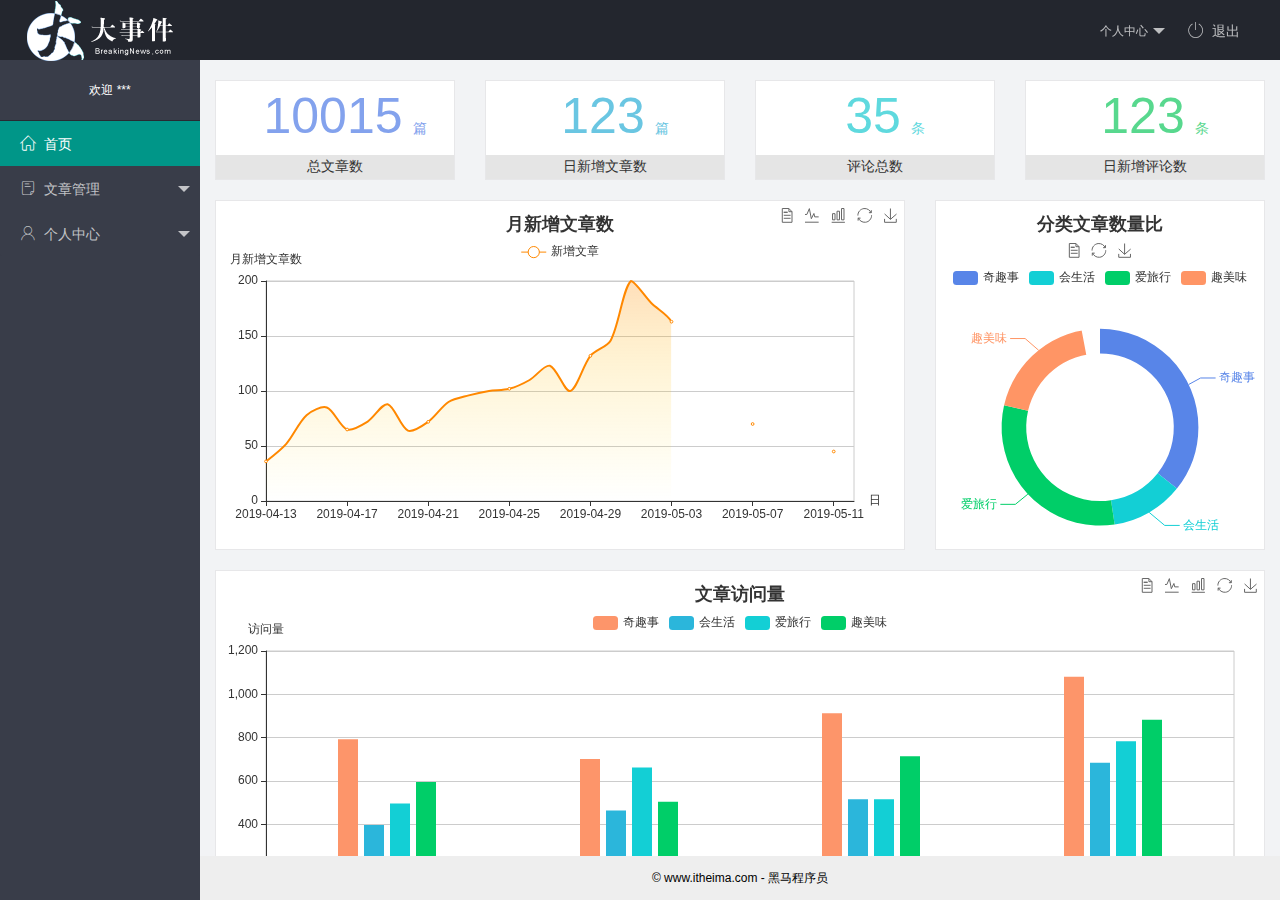
==== commit 7ce3994e: "完成个人中心的开发" ====
--- a/index.html
+++ b/index.html
@@ -28,9 +28,9 @@
                         个人中心
                     </a>
                     <dl class="layui-nav-child">
-                        <dd><a href="">基本资料</a></dd>
-                        <dd><a href="">更换头像</a></dd>
-                        <dd><a href="">重置密码</a></dd>
+                        <dd><a href="./user/user_info.html" target="fm">基本资料</a></dd>
+                        <dd><a href="./user/user_avatar.html" target="fm">更换头像</a></dd>
+                        <dd><a href="./user/user_pwd.html" target="fm">重置密码</a></dd>
                     </dl>
                 </li>
                 <li class="layui-nav-item">
@@ -69,13 +69,17 @@
                         <a href="javascript:;"><span class="iconfont icon-user"></span>个人中心</a>
                         <dl class="layui-nav-child">
                             <dd>
-                                <a href="javascript:;"><i class="layui-icon layui-icon-app"></i>基本资料</a>
+                                <a href="./user/user_info.html" target="fm">
+                                    <i class="layui-icon layui-icon-app"></i>基本资料
+                                </a>
                             </dd>
                             <dd>
-                                <a href="javascript:;"><i class="layui-icon layui-icon-app"></i>更换头像</a>
+                                <a href="./user/user_avatar.html" target="fm"><i
+                                        class="layui-icon layui-icon-app"></i>更换头像</a>
                             </dd>
                             <dd>
-                                <a href="javascript:;"><i class="layui-icon layui-icon-app"></i>重置密码</a>
+                                <a href="./user/user_pwd.html" target="fm"><i
+                                        class="layui-icon layui-icon-app"></i>重置密码</a>
                             </dd>
                         </dl>
                     </li>
--- a/assets/css/index.css
+++ b/assets/css/index.css
@@ -1,58 +1,58 @@
 .layui-footer {
-  text-align: center;
-  font-size: 12px;
+    text-align: center;
+    font-size: 12px;
 }
 
 .iconfont {
-  margin-right: 8px;
+    margin-right: 8px;
 }
 
 .layui-icon {
-  margin-right: 8px;
-  margin-left: 20px;
+    margin-right: 8px;
+    margin-left: 20px;
 }
 
 iframe {
-  width: 100%;
-  height: 100%;
+    width: 100%;
+    height: 100%;
 }
 
 .layui-body {
-  overflow: hidden;
+    overflow: hidden;
 }
 
 a {
-  transition: none !important;
+    transition: none !important;
 }
 
 .userinfo {
-  height: 60px;
-  line-height: 60px;
-  text-align: center;
-  font-size: 12px;
-  user-select: none;
+    height: 60px;
+    line-height: 60px;
+    text-align: center;
+    font-size: 12px;
+    user-select: none;
 }
 
 .layui-side-scroll .userinfo {
-  border-bottom: 1px solid #282b33;
+    border-bottom: 1px solid #282b33;
 }
 
 .layui-nav-img {
-  width: 40px;
-  height: 40px;
+    width: 40px;
+    height: 40px;
 }
 
 .text-avatar {
-  display: inline-block;
-  width: 40px;
-  height: 40px;
-  background-color: #009688;
-  border-radius: 50%;
-  line-height: 40px;
-  text-align: center;
-  font-size: 20px;
-  color: #fff;
-  position: relative;
-  top: 4px;
-  margin-right: 10px;
-}
+    display: inline-block;
+    width: 40px;
+    height: 40px;
+    background-color: #009688;
+    border-radius: 50%;
+    line-height: 40px;
+    text-align: center;
+    font-size: 20px;
+    color: #fff;
+    position: relative;
+    top: 4px;
+    margin-right: 10px;
+}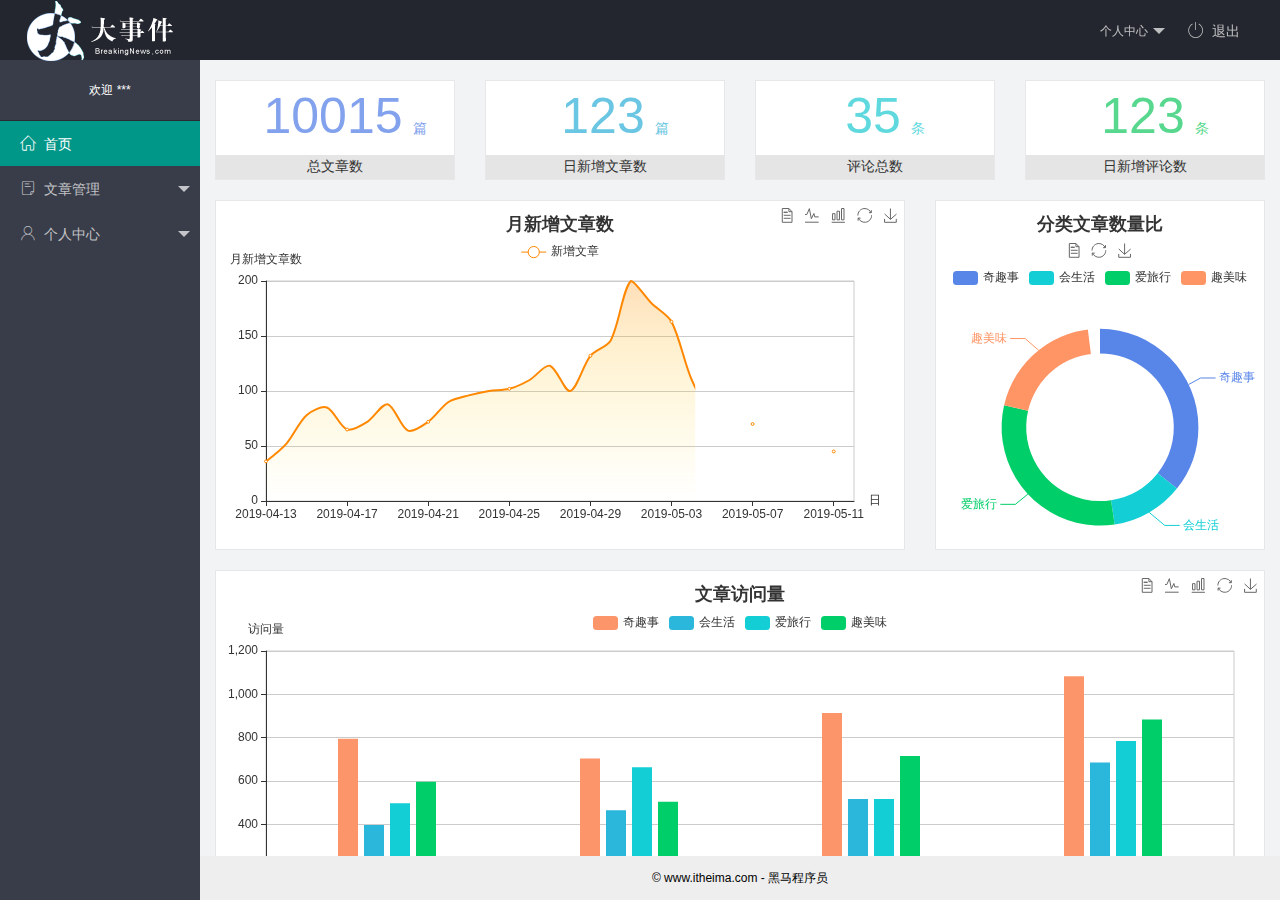
==== commit 2d9f3dde: "完成了文章管理相关功能的开发" ====
--- a/index.html
+++ b/index.html
@@ -55,13 +55,16 @@
                         <a class="" href="javascript:;"><span class="iconfont icon-16"></span>文章管理</a>
                         <dl class="layui-nav-child">
                             <dd>
-                                <a href="javascript:;"><i class="layui-icon layui-icon-app"></i>文章类别</a>
+                                <a href="./article/art_class.html" target="fm"><i
+                                        class="layui-icon layui-icon-app"></i>文章类别</a>
                             </dd>
                             <dd>
-                                <a href="javascript:;"><i class="layui-icon layui-icon-app"></i>文章列表</a>
+                                <a href="./article/art_list.html" target="fm"><i
+                                        class="layui-icon layui-icon-app"></i>文章列表</a>
                             </dd>
                             <dd>
-                                <a href="javascript:;"><i class="layui-icon layui-icon-app"></i>发布文章</a>
+                                <a href="./article/art_pub.html" target="fm"><i
+                                        class="layui-icon layui-icon-app"></i>发布文章</a>
                             </dd>
                         </dl>
                     </li>
